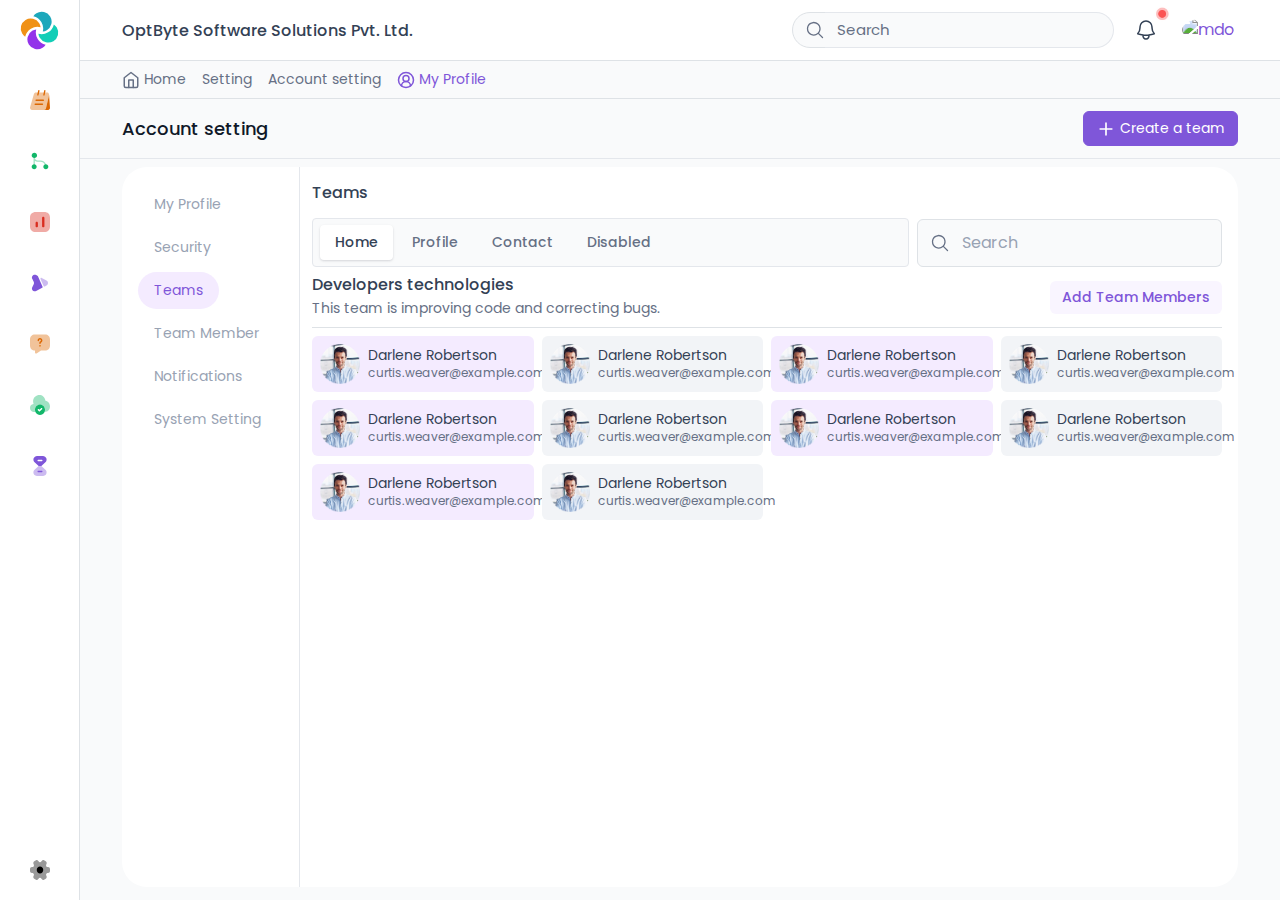
==== Account-setting.html @ c9256dc7 "Sdlc Html" ====
<!DOCTYPE html>
<html lang="en">
    <head>
        <meta charset="UTF-8" />
        <meta http-equiv="X-UA-Compatible" content="IE=edge" />
        <meta name="viewport" content="width=device-width, initial-scale=1.0" />
        <title>Document</title>
        <link rel="stylesheet" href="./assets/css/bootstrap.min.css" />
        <link rel="stylesheet" href="https://cdn-uicons.flaticon.com/uicons-bold-rounded/css/uicons-bold-rounded.css" />
        <link rel="stylesheet" href="https://cdn-uicons.flaticon.com/uicons-solid-rounded/css/uicons-solid-rounded.css" />
        <link rel="stylesheet" href="https://cdn-uicons.flaticon.com/uicons-regular-straight/css/uicons-regular-straight.css" />
        <link rel="stylesheet" href="https://cdn-uicons.flaticon.com/uicons-regular-rounded/css/uicons-regular-rounded.css" />
        <link rel="stylesheet" href="https://cdnjs.cloudflare.com/ajax/libs/OwlCarousel2/2.3.4/assets/owl.carousel.min.css" />
        <link rel="stylesheet" href="https://cdnjs.cloudflare.com/ajax/libs/OwlCarousel2/2.3.4/assets/owl.carousel.css" />
        <link rel="stylesheet" href="./assets/css/styles.css" />
    </head>

    <body>
        <div class="wrapper">
            <div id="sidenav-manu">
                <div class="offcanvas offcanvas-start overflow-hidden" data-bs-scroll="true" data-bs-backdrop="false" tabindex="-1" id="offcanvasScrolling" aria-labelledby="offcanvasScrollingLabel">
                    <div class="offcanvas-header pb-0">
                        <h5 class="offcanvas-title font-18 font-weight-500 border-bottom pb-2" id="offcanvasScrollingLabel">Configuration</h5>
                    </div>
                    <div class="offcanvas-body overflow-auto px-0">
                        <div class="list-group rounded-0 border-0">
                            <button type="button" class="list-group-item-title list-group-item-action border-0 text-uppercase font-weight-500" aria-current="true">
                                ADministration panel
                            </button>
                            <button type="button" class="list-group-item d-flex align-items-center list-group-item-action border-0">
                                <svg
                                    xmlns="http://www.w3.org/2000/svg"
                                    class="me-1"
                                    width="18"
                                    height="18"
                                    viewBox="0 0 24 24"
                                    fill="none"
                                    stroke="currentColor"
                                    stroke-width="2"
                                    stroke-linecap="round"
                                    stroke-linejoin="round"
                                    class="lucide lucide-users-2"
                                >
                                    <path d="M14 19a6 6 0 0 0-12 0" />
                                    <circle cx="8" cy="9" r="4" />
                                    <path d="M22 19a6 6 0 0 0-6-6 4 4 0 1 0 0-8" />
                                </svg>
                                Teams
                            </button>
                        </div>
                        <div class="list-group rounded-0 border-0">
                            <button type="button" class="list-group-item d-flex align-items-center-title list-group-item-action border-0 text-uppercase font-weight-500" aria-current="true">
                                USERS & PErmissions plugin
                            </button>
                            <button type="button" class="list-group-item d-flex align-items-center list-group-item-action border-0 active">
                                <svg
                                    xmlns="http://www.w3.org/2000/svg"
                                    class="me-1"
                                    width="18"
                                    height="18"
                                    viewBox="0 0 24 24"
                                    fill="none"
                                    stroke="currentColor"
                                    stroke-width="2"
                                    stroke-linecap="round"
                                    stroke-linejoin="round"
                                    class="lucide lucide-user-cog-2"
                                >
                                    <path d="M14 19a6 6 0 0 0-12 0" />
                                    <circle cx="8" cy="9" r="4" />
                                    <circle cx="19" cy="11" r="2" />
                                    <path d="M19 8v1" />
                                    <path d="M19 13v1" />
                                    <path d="m21.6 9.5-.87.5" />
                                    <path d="m17.27 12-.87.5" />
                                    <path d="m21.6 12.5-.87-.5" />
                                    <path d="m17.27 10-.87-.5" />
                                </svg>
                                Profile setting
                            </button>
                            <button type="button" class="list-group-item d-flex align-items-center list-group-item-action border-0">
                                <svg
                                    xmlns="http://www.w3.org/2000/svg"
                                    class="me-1"
                                    width="18"
                                    height="18"
                                    viewBox="0 0 24 24"
                                    fill="none"
                                    stroke="currentColor"
                                    stroke-width="2"
                                    stroke-linecap="round"
                                    stroke-linejoin="round"
                                    class="lucide lucide-settings-2"
                                >
                                    <path d="M20 7h-9" />
                                    <path d="M14 17H5" />
                                    <circle cx="17" cy="17" r="3" />
                                    <circle cx="7" cy="7" r="3" />
                                </svg>
                                Advanced settings
                            </button>
                            <button type="button" class="list-group-item d-flex align-items-center list-group-item-action border-0">
                                <svg
                                    xmlns="http://www.w3.org/2000/svg"
                                    class="me-1"
                                    width="18"
                                    height="18"
                                    viewBox="0 0 24 24"
                                    fill="none"
                                    stroke="currentColor"
                                    stroke-width="2"
                                    stroke-linecap="round"
                                    stroke-linejoin="round"
                                    class="lucide lucide-building"
                                >
                                    <rect width="16" height="20" x="4" y="2" rx="2" ry="2" />
                                    <path d="M9 22v-4h6v4" />
                                    <path d="M8 6h.01" />
                                    <path d="M16 6h.01" />
                                    <path d="M12 6h.01" />
                                    <path d="M12 10h.01" />
                                    <path d="M12 14h.01" />
                                    <path d="M16 10h.01" />
                                    <path d="M16 14h.01" />
                                    <path d="M8 10h.01" />
                                    <path d="M8 14h.01" />
                                </svg>
                                Company Profile
                            </button>
                        </div>
                    </div>
                </div>
            </div>

            <div id="main-sidebar" class="bg-white overflow-hidden">
                <div class="h-100 w-100 d-flex flex-column border-end bo-color-1 align-items-center overflow-auto">
                    <div class="logo d-flex pt-2">
                        <a href="">
                            <img src="./assets/img/app-logo.svg" class="height-45 width-45" alt="" />
                        </a>
                    </div>
                    <div class="d-flex flex-column flex-grow-1 pt-3">
                        <div
                            class="btn-manu-requirement d-flex align-items-center justify-content-center rounded bg-bg-light-blue height-45 width-45 btn btn-text my-2"
                            data-bs-toggle="tooltip"
                            data-bs-placement="top"
                            data-bs-custom-class="custom-tooltip"
                            data-bs-title="Requirement"
                        >
                            <img src="./assets/img/requirement.svg" alt="" />
                        </div>
                        <div
                            class="btn-manu-architecture d-flex align-items-center justify-content-center rounded bg-bg-light-blue height-45 width-45 btn btn-text my-2"
                            data-bs-toggle="tooltip"
                            data-bs-placement="top"
                            data-bs-custom-class="custom-tooltip"
                            data-bs-title="Architecture and Prototype"
                        >
                            <img src="./assets/img/architecture.svg" alt="" />
                        </div>
                        <div
                            class="btn-manu-development d-flex align-items-center justify-content-center rounded bg-bg-light-blue height-45 width-45 btn btn-text my-2"
                            data-bs-toggle="tooltip"
                            data-bs-placement="top"
                            data-bs-custom-class="custom-tooltip"
                            data-bs-title="Development"
                        >
                            <img src="./assets/img/Development.svg" alt="" />
                        </div>
                        <div
                            class="btn-manu-Approval d-flex align-items-center justify-content-center rounded bg-bg-light-blue height-45 width-45 btn btn-text my-2"
                            data-bs-toggle="tooltip"
                            data-bs-placement="top"
                            data-bs-custom-class="custom-tooltip"
                            data-bs-title="Approval"
                        >
                            <img src="./assets/img/Approval.svg" alt="" />
                        </div>
                        <div
                            class="btn-manu-QA d-flex align-items-center justify-content-center rounded bg-bg-light-blue height-45 width-45 btn btn-text my-2"
                            data-bs-toggle="tooltip"
                            data-bs-placement="top"
                            data-bs-custom-class="custom-tooltip"
                            data-bs-title="QA Tracker"
                        >
                            <img src="./assets/img/QA.svg" alt="" />
                        </div>
                        <div
                            class="btn-manu-Deployment d-flex align-items-center justify-content-center rounded bg-bg-light-blue height-45 width-45 btn btn-text my-2"
                            data-bs-toggle="tooltip"
                            data-bs-placement="top"
                            data-bs-custom-class="custom-tooltip"
                            data-bs-title="Deployment"
                        >
                            <img src="./assets/img/Deployment.svg" alt="" />
                        </div>
                        <div
                            class="btn-manu-timeseet d-flex align-items-center justify-content-center rounded bg-bg-light-blue height-45 width-45 btn btn-text my-2"
                            data-bs-toggle="tooltip"
                            data-bs-placement="top"
                            data-bs-custom-class="custom-tooltip"
                            data-bs-title="Timesheet"
                        >
                            <img src="./assets/img/timeseet.svg" alt="" />
                        </div>
                    </div>
                    <div>
                        <div
                            class="btn-manu-setting d-flex align-items-center justify-content-center rounded bg-bg-light-blue height-45 width-45 btn btn-text my-2"
                            data-bs-placement="top"
                            data-bs-custom-class="custom-tooltip"
                            data-bs-title="Configuration"
                            data-bs-toggle="offcanvas"
                            data-bs-target="#offcanvasScrolling"
                            aria-controls="offcanvasScrolling"
                        >
                            <img src="./assets/img/setting.svg" alt="" />
                        </div>
                    </div>
                </div>
            </div>
            <nav class="header border-bottom d-flex bg-white">
                <div class="container d-flex align-items-center justify-content-between">
                    <div class="d-flex align-items-center position-relative justify-content-between">
                        <div class="font-20 d-block d-lg-none text-primary menu-toggle btn btn-text">
                            <img src="./assets/img/hamburger.svg" alt="" />
                        </div>

                        <p class="mb-0 font-16 font-weight-500 text-title d-lg-block d-none">OptByte Software Solutions Pvt. Ltd.</p>
                    </div>

                    <div class="right-list d-flex align-items-center">
                        <div class="search px-2">
                            <div class="input-group">
                                <span class="input-group-text rounded-start-pill bg-gray-50 pe-0" id="basic-addon1"><img src="./assets/img/search.svg" height="20" alt="" /></span>
                                <input type="text" class="form-control rounded-end-pill bg-gray-50 border-start-0" placeholder="Search" aria-label="Username" aria-describedby="basic-addon1" />
                            </div>
                        </div>
                        <div class="Notification px-2">
                            <div class="btn-group">
                                <button type="button" class="btn rounded-circle position-relative p-1 btn-text dropdown-toggle border-0" data-bs-auto-close="outside" data-bs-toggle="dropdown" data-bs-display="static" aria-expanded="false">
                                    <img src="./assets/img/Notification.svg" alt="mdo" width="24" height="24" class="" />
                                    <span class="position-absolute top-0 start-100 translate-middle badge"> <img src="./assets/img/Notification-dot.gif" width="15" class="rounded-circle" height="15" alt="" /></span>
                                </button>
                                <div class="dropdown-menu dropdown-menu-star end-0 mt-2 py-0 start">
                                    <div class="card card-notification shadow-none border" style="width: 20rem;">
                                        <div class="card-header bg-white border-0">
                                            <div class="row justify-content-between align-items-center">
                                                <div class="col-auto">
                                                    <h6 class="card-header-title font-13 mb-0">Notifications</h6>
                                                </div>
                                                <div class="col-auto ps-0 ps-sm-3 font-13"><a class="card-link fw-normal text-decoration-none font-weight-500" href="#">Mark all as read</a></div>
                                            </div>
                                        </div>
                                        <div class="overflow-auto scoll" style="max-height: 20rem;">
                                            <div class="list-group rounded-0 border-end-0 border-start-0 border-top-0">
                                                <div class="list-group-title font-11 px-3 py-1 text-para font-weight-500 bg-gray-50">NEW</div>
                                                <a href="#" class="list-group-item read border-end-0 border-start-0 list-group-item-action d-flex gap-3 py-3" aria-current="true">
                                                    <img src="https://github.com/twbs.png" alt="twbs" width="32" height="32" class="rounded-circle flex-shrink-0" />
                                                    <div class="d-flex gap-2 w-100 justify-content-between">
                                                        <div>
                                                            <h6 class="mb-0 font-13">List group item heading</h6>
                                                            <p class="mb-0 opacity-75 font-13">Some placeholder content in a paragraph.</p>
                                                        </div>
                                                        <small class="opacity-50 font-11 text-nowrap">now</small>
                                                    </div>
                                                </a>
                                                <a href="#" class="list-group-item read list-group-item-action d-flex gap-3 py-3 border-end-0 border-start-0" aria-current="true">
                                                    <img src="https://github.com/twbs.png" alt="twbs" width="32" height="32" class="rounded-circle flex-shrink-0" />
                                                    <div class="d-flex gap-2 w-100 justify-content-between">
                                                        <div>
                                                            <h6 class="mb-0 font-13">Another title here</h6>
                                                            <p class="mb-0 opacity-75 font-13">Some placeholder content in a paragraph that goes a little longer so it wraps to a new line.</p>
                                                        </div>
                                                        <small class="opacity-50 font-11 text-nowrap">3d</small>
                                                    </div>
                                                </a>
                                            </div>
                                            <div class="list-group rounded-0 border-end-0 border-start-0 border-top-0">
                                                <div class="list-group-title font-11 px-3 py-1 text-para font-weight-500 bg-gray-50">NEW</div>
                                                <a href="#" class="list-group-item not-read border-end-0 border-start-0 list-group-item-action d-flex gap-3 py-3" aria-current="true">
                                                    <img src="https://github.com/twbs.png" alt="twbs" width="32" height="32" class="rounded-circle flex-shrink-0" />
                                                    <div class="d-flex gap-2 w-100 justify-content-between">
                                                        <div>
                                                            <h6 class="mb-0 font-13">List group item heading</h6>
                                                            <p class="mb-0 opacity-75 font-13">Some placeholder content in a paragraph.</p>
                                                        </div>
                                                        <small class="opacity-50 font-11 text-nowrap">now</small>
                                                    </div>
                                                </a>
                                                <a href="#" class="list-group-item not-read list-group-item-action d-flex gap-3 py-3 b border-end-0 border-start-0" aria-current="true">
                                                    <img src="https://github.com/twbs.png" alt="twbs" width="32" height="32" class="rounded-circle flex-shrink-0" />
                                                    <div class="d-flex gap-2 w-100 justify-content-between">
                                                        <div>
                                                            <h6 class="mb-0 font-13">Another title here</h6>
                                                            <p class="mb-0 opacity-75 font-13">Some placeholder content in a paragraph that goes a little longer so it wraps to a new line.</p>
                                                        </div>
                                                        <small class="opacity-50 font-11 text-nowrap">3d</small>
                                                    </div>
                                                </a>
                                            </div>
                                        </div>
                                        <div class="card-footer text-center border-top">
                                            <a class="font-13 font-weight-500 text-decoration-none d-block" href="../../app/social/notifications.html">Clear</a>
                                        </div>
                                    </div>
                                </div>
                            </div>
                        </div>

                        <div class="Profile ps-2 pe-0">
                            <div class="btn-group">
                                <button type="button" class="btn btn-text p-1 rounded-circle dropdown-toggle border-0" data-bs-auto-close="outside" data-bs-toggle="dropdown" data-bs-display="static" aria-expanded="false">
                                    <img src="https://github.com/mdo.png" alt="mdo" width="32" height="32" class="rounded-circle" />
                                </button>
                                <div class="dropdown-menu dropdown-menu-star end-0 mt-2 py-0 border start">
                                    <div class="card border-0 shadow-none" style="width: 16.125rem;">
                                        <div class="d-flex align-items-center p-2 border-bottom profile-avtar">
                                            <div class="position-relative me-3">
                                                <img src="./assets/img/1.jpg" width="40" height="40" class="rounded-circle" alt="" />
                                                <span class="position-absolute bottom-0 start-100 translate-middle p-1 bg-danger border border-light rounded-circle">
                                                    <span class="visually-hidden">New alerts</span>
                                                </span>
                                            </div>
                                            <div>
                                                <p class="mb-0 font-14 font-weight-500">Olivia Rhye</p>
                                                <p class="mb-0 font-14 font-weight-400">olivia@untitledui.com</p>
                                            </div>
                                        </div>
                                        <ul class="list-group list-group-flush">
                                            <li class="list-group-item font-14 dropdown-item border-0 text-gray-700"><img src="./assets/img/user-profile.svg" height="16" class="me-2" alt="" />View profile</li>
                                            <li class="list-group-item font-14 dropdown-item text-gray-700"><img src="./assets/img/settings.svg" height="16" class="me-2" alt="" />Settings</li>
                                            <li class="list-group-item font-14 dropdown-item border-0 text-gray-700"><img src="./assets/img/home-profile.svg" height="16" class="me-2" alt="" />Company profile</li>
                                            <li class="list-group-item font-14 dropdown-item text-gray-700"><img src="./assets/img/teams-profile.svg" height="16" class="me-2" alt="" />Team</li>
                                            <li class="list-group-item font-14 dropdown-item border-0 text-gray-700"><img src="./assets/img/log-out.svg" height="16" class="me-2" alt="" />Log out</li>
                                        </ul>
                                    </div>
                                </div>
                            </div>
                        </div>
                    </div>
                </div>
            </nav>
            <main class="main-content">
                <nav
                    class="breadcrumb-custom border-bottom py-2"
                    style="--bs-breadcrumb-divider: url(&#34;data:image/svg + xml, %3Csvgxmlns='http://www.w3.org/2000/svg'width='8'height='8'%3E%3Cpathd='M2.5 0L1 1.5 3.5 4 1 6.5 2.5 8l4-4-4-4z'fill='%236c757d'/%3E%3C/svg%3E&#34;);"
                    aria-label="breadcrumb"
                    class="py-2"
                >
                    <div class="container">
                        <ol class="breadcrumb mb-0">
                            <li class="breadcrumb-item">
                                <a href="#" class="font-14 text-decoration-none d-flex align-items-center">
                                    <svg
                                        xmlns="http://www.w3.org/2000/svg"
                                        width="18"
                                        height="18"
                                        viewBox="0 0 24 24"
                                        fill="none"
                                        stroke="currentColor"
                                        stroke-width="2"
                                        stroke-linecap="round"
                                        stroke-linejoin="round"
                                        class="lucide lucide-home me-1"
                                    >
                                        <path d="m3 9 9-7 9 7v11a2 2 0 0 1-2 2H5a2 2 0 0 1-2-2z" />
                                        <polyline points="9 22 9 12 15 12 15 22" />
                                    </svg>
                                    <span>Home</span>
                                </a>
                            </li>
                            <li class="breadcrumb-item" aria-current="page">Setting</li>
                            <li class="breadcrumb-item" aria-current="page">Account setting</li>

                            <li class="breadcrumb-item active">
                                <a href="#" class="font-14 text-decoration-none d-flex align-items-center">
                                    <svg
                                        xmlns="http://www.w3.org/2000/svg"
                                        width="18"
                                        height="18"
                                        viewBox="0 0 24 24"
                                        fill="none"
                                        stroke="currentColor"
                                        stroke-width="2"
                                        stroke-linecap="round"
                                        stroke-linejoin="round"
                                        class="lucide lucide-user-circle-2 me-1"
                                    >
                                        <path d="M18 20a6 6 0 0 0-12 0" />
                                        <circle cx="12" cy="10" r="4" />
                                        <circle cx="12" cy="12" r="10" />
                                    </svg>
                                    <span>My Profile</span>
                                </a>
                            </li>
                        </ol>
                    </div>
                </nav>
                <div class="height-60 d-flex align-items-center border-bottom border-gray">
                    <div class="container">
                        <div class="d-flex align-items-center justify-content-between">
                        <h3 class="font-18 font-weight-500 text-gray-900 mb-0">Account setting</h3><button class="btn btn-primary font-14"><img src="./assets/img/plus.svg" class="me-1" alt="">Create a team</button></div>
                    </div>
                </div>

                <div class="container">
                    <div class="account-setting bo-radius-25 card h-100 my-2">
                        <div class="row h-100">
                            <div class="col-12 col-lg-2 border-style">
                                <div class="tab-custom p-3 flex-nowrap overflow-x-auto nav flex-lg-column nav-pills me-md-3" id="v-pills-tab" role="tablist" aria-orientation="vertical">
                                    <button class="nav-link" id="v-pills-home-tab" data-bs-toggle="pill" data-bs-target="#v-pills-home" type="button" role="tab" aria-controls="v-pills-home" aria-selected="false">My Profile</button>
                                    <button class="nav-link" id="v-pills-profile-tab" data-bs-toggle="pill" data-bs-target="#v-pills-profile" type="button" role="tab" aria-controls="v-pills-profile" aria-selected="false">Security</button>
                                    <button class="nav-link active" id="v-pills-disabled-tab" data-bs-toggle="pill" data-bs-target="#v-pills-disabled" type="button" role="tab" aria-controls="v-pills-disabled" aria-selected="true">
                                        Teams
                                    </button>
                                    <button class="nav-link" id="v-pills-messages-tab" data-bs-toggle="pill" data-bs-target="#v-pills-messages" type="button" role="tab" aria-controls="v-pills-messages" aria-selected="false">
                                        Team Member
                                    </button>
                                    <button class="nav-link" id="v-pills-settings-tab" data-bs-toggle="pill" data-bs-target="#v-pills-settings" type="button" role="tab" aria-controls="v-pills-settings" aria-selected="false">
                                        Notifications
                                    </button>
                                    <button class="nav-link" id="v-pills-settings-tab" data-bs-toggle="pill" data-bs-target="#v-pills-settings" type="button" role="tab" aria-controls="v-pills-settings" aria-selected="false">
                                        System Setting
                                    </button>
                                </div>
                            </div>
                            <div class="col-12 col-lg-10">
                                <div class="tab-content py-3 px-3 ps-md-3 ps-lg-0 pe-md-3" id="v-pills-tabContent">
                                    <div class="tab-pane fade" id="v-pills-home" role="tabpanel" aria-labelledby="v-pills-home-tab" tabindex="0">
                                        <div class="mb-3">
                                            <h4 class="font-16 text-title font-weight-500">My Profile</h4>
                                        </div>
                                        <div class="user-profile">
                                            <div class="card p-3 mb-3 bo-radius-10 border-gray">
                                                <div class="d-md-flex align-items-center justify-content-between">
                                                    <div class="d-flex align-items-center">
                                                        <div class="position-relative">
                                                            <img src="./assets/img/sdlc.png" class="rounded-circle width-100 height-100" alt="" />
                                                            <span class="position-absolute translate-middle p-1 bg-white border border-light rounded-circle" style="bottom: -15px; right: -15px;">
                                                                <img src="./assets/img/active.svg" height="24" alt="" />
                                                            </span>
                                                        </div>
                                                        <div class="mx-3">
                                                            <h5 class="card-title text-title my-1 font-16">Ronald Richards</h5>
                                                            <p class="card-text text-para my-1 font-14">Team Manager</p>
                                                            <p class="font-14 text-para my-1">United States</p>
                                                        </div>
                                                    </div>
                                                    <div class="Profile-completed-bar d-flex align-items-center justify-content-end">
                                                        <div class="progress d-none d-lg-block" data-percentage="50">
                                                            <span class="progress-left">
                                                                <span class="progress-bar"></span>
                                                            </span>
                                                            <span class="progress-right">
                                                                <span class="progress-bar"></span>
                                                            </span>
                                                            <div class="progress-value">
                                                                <div>20%<br /></div>
                                                            </div>
                                                        </div>

                                                        <button class="btn btn-secondary rounded-pill ms-3">
                                                            Edit
                                                            <svg
                                                                xmlns="http://www.w3.org/2000/svg"
                                                                class="ms-1"
                                                                width="16"
                                                                height="16"
                                                                viewBox="0 0 24 24"
                                                                fill="none"
                                                                stroke="currentColor"
                                                                stroke-width="2"
                                                                stroke-linecap="round"
                                                                stroke-linejoin="round"
                                                                class="lucide lucide-edit-3"
                                                            >
                                                                <path d="M12 20h9" />
                                                                <path d="M16.5 3.5a2.121 2.121 0 0 1 3 3L7 19l-4 1 1-4L16.5 3.5z" />
                                                            </svg>
                                                        </button>
                                                    </div>
                                                </div>
                                            </div>
                                            <div>
                                                <div class="card p-3 mb-3 bo-radius-10 border-gray">
                                                    <div><p class="font-16 font-weight-600 text-title">Personal Information</p></div>

                                                    <div class="row">
                                                        <div class="col-12 col-md-12 col-lg-4 col-xl-4 mb-3">
                                                            <div class="visibility-input">
                                                                <label for="exampleFormControlInput1" class="form-label">First Name</label>
                                                                <input type="email" class="form-control not-visibility" value="Ronald" id="exampleFormControlInput1" placeholder="name@example.com" />
                                                            </div>
                                                        </div>
                                                        <div class="col-12 col-md-12 col-lg-4 col-xl-4 mb-3">
                                                            <div class="visibility-input">
                                                                <label for="exampleFormControlInput1" class="form-label">Last Name</label>
                                                                <input type="email" class="form-control not-visibility" value="Richards" id="exampleFormControlInput1" placeholder="name@example.com" />
                                                            </div>
                                                        </div>
                                                        <div class="col-12 col-md-12 col-lg-4 col-xl-4 mb-3">
                                                            <div class="visibility-input">
                                                                <label for="exampleFormControlInput1" class="form-label">Email address</label>
                                                                <input type="email" class="form-control not-visibility" value="rafigurrahman51@gmail.com" id="exampleFormControlInput1" placeholder="name@example.com" />
                                                            </div>
                                                        </div>
                                                        <div class="col-12 col-md-12 col-lg-4 col-xl-4 mb-3">
                                                            <div class="visibility-input">
                                                                <label for="exampleFormControlInput1" class="form-label">Phone</label>
                                                                <input type="email" class="form-control not-visibility" value="+91 2581816812" id="exampleFormControlInput1" placeholder="name@example.com" />
                                                            </div>
                                                        </div>
                                                        <div class="col-12 col-md-12 col-lg-4 col-xl-4 mb-3">
                                                            <div class="visibility-input">
                                                                <label for="exampleFormControlInput1" class="form-label">Bio</label>
                                                                <input type="email" class="form-control not-visibility" value="Team Manager" id="exampleFormControlInput1" placeholder="name@example.com" />
                                                            </div>
                                                        </div>
                                                        <div class="col-12 col-md-12 col-lg-4 col-xl-4 mb-3">
                                                            <div class="visibility-input">
                                                                <label for="exampleFormControlInput1" class="form-label">Gender</label>
                                                                <input type="email" class="form-control not-visibility" value="Male" id="exampleFormControlInput1" placeholder="name@example.com" />
                                                            </div>
                                                        </div>
                                                        <div class="col-12 col-md-12 col-lg-4 col-xl-4 mb-3">
                                                            <div class="visibility-input">
                                                                <label for="exampleFormControlInput1" class="form-label">Birth date </label>
                                                                <input type="email" class="form-control not-visibility" value="21/09/1998" id="exampleFormControlInput1" placeholder="name@example.com" />
                                                            </div>
                                                        </div>
                                                    </div>
                                                </div>

                                                <div class="card p-3 mb-3 bo-radius-10 border-gray">
                                                    <div><p class="font-16 font-weight-600 text-title">Address</p></div>

                                                    <div class="row">
                                                        <div class="col-12 col-md-12 col-lg-4 col-xl-4 mb-3">
                                                            <div class="visibility-input">
                                                                <label for="exampleFormControlInput1" class="form-label">Country</label>
                                                                <input type="email" class="form-control not-visibility" value="USA" id="exampleFormControlInput1" placeholder="name@example.com" />
                                                            </div>
                                                        </div>
                                                        <div class="col-12 col-md-12 col-lg-4 col-xl-4 mb-3">
                                                            <div class="visibility-input">
                                                                <label for="exampleFormControlInput1" class="form-label">State</label>
                                                                <input type="email" class="form-control not-visibility" value="Warren G. Harding" id="exampleFormControlInput1" placeholder="name@example.com" />
                                                            </div>
                                                        </div>
                                                        <div class="col-12 col-md-12 col-lg-4 col-xl-4 mb-3">
                                                            <div class="visibility-input">
                                                                <label for="exampleFormControlInput1" class="form-label">City</label>
                                                                <input type="email" class="form-control not-visibility" value="Austin" id="exampleFormControlInput1" placeholder="name@example.com" />
                                                            </div>
                                                        </div>
                                                        <div class="col-12 col-md-12 col-lg-4 col-xl-4 mb-3">
                                                            <div class="visibility-input">
                                                                <label for="exampleFormControlInput1" class="form-label">Address</label>
                                                                <textarea type="email" class="form-control not-visibility" value="" id="exampleFormControlInput1" placeholder="name@example.com">
Office No 1060, Marvel Fuego, Magarpatta Police Station Rd, opposite SEASONS MALL, Hadapsar, Pune, Maharashtra 411028
                                                                </textarea>
                                                            </div>
                                                        </div>
                                                        <div class="col-12 col-md-12 col-lg-4 col-xl-4 mb-3">
                                                            <div class="visibility-input">
                                                                <label for="exampleFormControlInput1" class="form-label">Zip code</label>
                                                                <input type="email" class="form-control not-visibility" value="411028" id="exampleFormControlInput1" placeholder="Enter zip code" />
                                                            </div>
                                                        </div>
                                                    </div>
                                                </div>
                                            </div>
                                        </div>
                                    </div>
                                    <div class="tab-pane fade" id="v-pills-profile" role="tabpanel" aria-labelledby="v-pills-profile-tab" tabindex="0">
                                        <div class="mb-5">
                                            <h4 class="font-16 text-title font-weight-500">Security</h4>
                                        </div>
                                        <div class="d-flex align-items-center justify-content-between flex-wrap border-bottom border-gray mb-4">
                                            <div>
                                                <h4 class="font-16 font-weight-500 text-title">Email address</h4>
                                                <p class="font-14 font-weight-400 text-para">The email address associated with your account.</p>
                                            </div>
                                            <div>
                                                <h4 class="font-16 font-weight-500 text-title">alex.assenmacher@gmail.com</h4>
                                                <p class="text-logo"><img src="./assets/img/verified-user.svg" alt="" /> Verified</p>
                                            </div>
                                        </div>
                                        <div class="d-flex align-items-center justify-content-between flex-wrap">
                                            <div>
                                                <h4 class="font-16 font-weight-500 text-title">Password</h4>
                                                <p class="font-14 font-weight-400 text-para">Set a unique password to protect your account.</p>
                                            </div>
                                            <div><button class="btn btn-secondary font-16 font-weight-500 rounded-pill text-para">Change Password</button></div>
                                        </div>
                                    </div>
                                    <div class="tab-pane fade show active" id="v-pills-disabled" role="tabpanel" aria-labelledby="v-pills-disabled-tab" tabindex="0">
                                        <div class="mb-3">
                                            <h4 class="font-16 text-title font-weight-500">Teams</h4>
                                        </div>
                                        <div class="setting-teams">
                                        <div class="d-flex align-items-center">                                        
                                            <ul class="team-tabs nav nav-pills w-80" id="pills-tab" role="tablist">
                                            <li class="nav-item" role="presentation">
                                              <button class="nav-link active" id="pills-home-tab" data-bs-toggle="pill" data-bs-target="#pills-home" type="button" role="tab" aria-controls="pills-home" aria-selected="true">Home</button>
                                            </li>
                                            <li class="nav-item" role="presentation">
                                              <button class="nav-link" id="pills-profile-tab" data-bs-toggle="pill" data-bs-target="#pills-profile" type="button" role="tab" aria-controls="pills-profile" aria-selected="false">Profile</button>
                                            </li>
                                            <li class="nav-item" role="presentation">
                                              <button class="nav-link" id="pills-contact-tab" data-bs-toggle="pill" data-bs-target="#pills-contact" type="button" role="tab" aria-controls="pills-contact" aria-selected="false">Contact</button>
                                            </li>
                                            <li class="nav-item" role="presentation">
                                              <button class="nav-link" id="pills-disabled-tab" data-bs-toggle="pill" data-bs-target="#pills-disabled" type="button" role="tab" aria-controls="pills-disabled" aria-selected="false" disabled>Disabled</button>
                                            </li>
                                          </ul>
                                          <div class="search ps-2 pe-0">
                                            <div class="input-group">
                                                <span class="input-group-text rounded-start bg-gray-50 pe-0" id="basic-addon1"><img src="./assets/img/search.svg" height="20" alt="" /></span>
                                                <input type="text" class="form-control height-48 rounded-end bg-gray-50 border-start-0" placeholder="Search" aria-label="Username" aria-describedby="basic-addon1" />
                                            </div>
                                        </div>
                                          
                                          
                                        </div>

                                          <div class="tab-content" id="pills-tabContent">
                                            <div class="tab-pane fade show active" id="pills-home" role="tabpanel" aria-labelledby="pills-home-tab" tabindex="0">
                                               <div class="d-flex align-items-center justify-content-between py-2 border-bottom mb-2">

                                                   <div>
                                                       <h4 class="font-16 mb-1 font-weight-500 text-title">Developers technologies</h4>
                                                       <p class="font-weight-400 mb-0 font-14 text-para">This team is improving code and correcting bugs.</p>
                                                    </div>
                                                    <button class="btn btn-primary-light font-14 font-weight-500">Add Team Members</button>
                                                </div>
                                                <div>
                                                    <div class="row gx-2 gy-2 card-list">
                                                        <div class="col-3 list-grid">
                                                            <div class="d-flex list align-items-center p-2  rounded">
                                                                <img src="./assets/img/sdlc.png" alt="" class="width-40 height-40">
                                                                <div class="ms-2">
                                                                    <h4 class="mb-0 font-14 font-weight-400 text-title">Darlene Robertson</h4>
                                                                    <p class="font-12 mb-0 font-weight-400 text-para">curtis.weaver@example.com</p>
                                                                </div>
                                                            </div>

                                                        </div>
                                                        <div class="col-3 list-grid">
                                                            <div class="d-flex list align-items-center p-2  rounded">
                                                                <img src="./assets/img/sdlc.png" alt="" class="width-40 height-40">
                                                                <div class="ms-2">
                                                                    <h4 class="mb-0 font-14 font-weight-400 text-title">Darlene Robertson</h4>
                                                                    <p class="font-12 mb-0 font-weight-400 text-para">curtis.weaver@example.com</p>
                                                                </div>
                                                            </div>

                                                        </div>
                                                        <div class="col-3 list-grid">
                                                            <div class="d-flex list align-items-center p-2  rounded">
                                                                <img src="./assets/img/sdlc.png" alt="" class="width-40 height-40">
                                                                <div class="ms-2">
                                                                    <h4 class="mb-0 font-14 font-weight-400 text-title">Darlene Robertson</h4>
                                                                    <p class="font-12 mb-0 font-weight-400 text-para">curtis.weaver@example.com</p>
                                                                </div>
                                                            </div>

                                                        </div>
                                                        <div class="col-3 list-grid">
                                                            <div class="d-flex list align-items-center p-2  rounded">
                                                                <img src="./assets/img/sdlc.png" alt="" class="width-40 height-40">
                                                                <div class="ms-2">
                                                                    <h4 class="mb-0 font-14 font-weight-400 text-title">Darlene Robertson</h4>
                                                                    <p class="font-12 mb-0 font-weight-400 text-para">curtis.weaver@example.com</p>
                                                                </div>
                                                            </div>

                                                        </div>
                                                        <div class="col-3 list-grid">
                                                            <div class="d-flex list align-items-center p-2  rounded">
                                                                <img src="./assets/img/sdlc.png" alt="" class="width-40 height-40">
                                                                <div class="ms-2">
                                                                    <h4 class="mb-0 font-14 font-weight-400 text-title">Darlene Robertson</h4>
                                                                    <p class="font-12 mb-0 font-weight-400 text-para">curtis.weaver@example.com</p>
                                                                </div>
                                                            </div>

                                                        </div>
                                                        <div class="col-3 list-grid">
                                                            <div class="d-flex list align-items-center p-2  rounded">
                                                                <img src="./assets/img/sdlc.png" alt="" class="width-40 height-40">
                                                                <div class="ms-2">
                                                                    <h4 class="mb-0 font-14 font-weight-400 text-title">Darlene Robertson</h4>
                                                                    <p class="font-12 mb-0 font-weight-400 text-para">curtis.weaver@example.com</p>
                                                                </div>
                                                            </div>

                                                        </div>
                                                        <div class="col-3 list-grid">
                                                            <div class="d-flex list align-items-center p-2  rounded">
                                                                <img src="./assets/img/sdlc.png" alt="" class="width-40 height-40">
                                                                <div class="ms-2">
                                                                    <h4 class="mb-0 font-14 font-weight-400 text-title">Darlene Robertson</h4>
                                                                    <p class="font-12 mb-0 font-weight-400 text-para">curtis.weaver@example.com</p>
                                                                </div>
                                                            </div>

                                                        </div>
                                                        <div class="col-3 list-grid">
                                                            <div class="d-flex list align-items-center p-2  rounded">
                                                                <img src="./assets/img/sdlc.png" alt="" class="width-40 height-40">
                                                                <div class="ms-2">
                                                                    <h4 class="mb-0 font-14 font-weight-400 text-title">Darlene Robertson</h4>
                                                                    <p class="font-12 mb-0 font-weight-400 text-para">curtis.weaver@example.com</p>
                                                                </div>
                                                            </div>

                                                        </div>
                                                        <div class="col-3 list-grid">
                                                            <div class="d-flex list align-items-center p-2  rounded">
                                                                <img src="./assets/img/sdlc.png" alt="" class="width-40 height-40">
                                                                <div class="ms-2">
                                                                    <h4 class="mb-0 font-14 font-weight-400 text-title">Darlene Robertson</h4>
                                                                    <p class="font-12 mb-0 font-weight-400 text-para">curtis.weaver@example.com</p>
                                                                </div>
                                                            </div>

                                                        </div>
                                                         <div class="col-3 list-grid">
                                                            <div class="d-flex list align-items-center p-2  rounded">
                                                                <img src="./assets/img/sdlc.png" alt="" class="width-40 height-40">
                                                                <div class="ms-2">
                                                                    <h4 class="mb-0 font-14 font-weight-400 text-title">Darlene Robertson</h4>
                                                                    <p class="font-12 mb-0 font-weight-400 text-para">curtis.weaver@example.com</p>
                                                                </div>
                                                            </div>

                                                        </div>
                                                       
                                                     

                                                    </div>
                                                </div>

                                            </div>
                                            <div class="tab-pane fade" id="pills-profile" role="tabpanel" aria-labelledby="pills-profile-tab" tabindex="0">...</div>
                                            <div class="tab-pane fade" id="pills-contact" role="tabpanel" aria-labelledby="pills-contact-tab" tabindex="0">...</div>
                                            <div class="tab-pane fade" id="pills-disabled" role="tabpanel" aria-labelledby="pills-disabled-tab" tabindex="0">...</div>
                                          </div>
                                    </div>
                                </div>
                                    <div class="tab-pane fade" id="v-pills-messages" role="tabpanel" aria-labelledby="v-pills-messages-tab" tabindex="0">4</div>
                                    <div class="tab-pane fade" id="v-pills-settings" role="tabpanel" aria-labelledby="v-pills-settings-tab" tabindex="0">5</div>
                                </div>
                            </div>
                        </div>
                    </div>
                </div>
            </main>
        </div>

        <script src="./assets/js/bootstrap.bundle.min.js"></script>
        <script src="https://cdnjs.cloudflare.com/ajax/libs/jquery/3.7.0/jquery.min.js"></script>
        <script>
            $(".menu-toggle").click(function (e) {
                e.preventDefault();
                $(".wrapper").toggleClass("toggled");
            });
            $(function () {
                $('[data-bs-toggle="tooltip"]').tooltip();
            });
        </script>
    </body>
</html>
---- assets/css/styles.css ----
@import url("https://fonts.googleapis.com/css2?family=Poppins:ital,wght@0,100;0,200;0,300;0,400;0,500;0,600;0,700;0,800;0,900;1,100;1,200;1,300;1,400;1,500;1,600;1,700;1,800;1,900&display=swap");
@import url("https://cdn-uicons.flaticon.com/uicons-brands/css/uicons-brands.css");
@import url("https://fonts.googleapis.com/css2?family=Inter:wght@100;200;300;400;500;600;700;800;900&display=swap");
:root {
  --default: #7f56d9;
  --logo: #14ccb4;
  --primary-900: #42307d;
  --primary-800: #53389e;
  --primary-700: #6941c6;
  --primary-600: #7f56d9;
  --primary-500: #9e77ed;
  --primary-400: #b692f6;
  --primary-300: #d6bbfb;
  --primary-200: #e9d7fe;
  --primary-100: #f4ebff;
  --primary-50: #f9f5ff;
  --primary-25: #fcfaff;
  --gray-900: #101828;
  --gray-800: #1d2939;
  --gray-700: #344054;
  --gray-600: #475467;
  --gray-500: #667085;
  --gray-400: #98a2b3;
  --gray-300: #d0d5dd;
  --gray-200: #e4e7ec;
  --gray-100: #f2f4f7;
  --gray-50 : #f9fafb;
  --gray-25: #fcfcfd;
  --error-900: #7a271a;
  --error-800: #912018;
  --error-700: #b42318;
  --error-600: #d92d20;
  --error-500: #f04438;
  --error-400: #f97066;
  --error-300: #fda29b;
  --error-200: #fecdca;
  --error-100: #fee4e2;
  --error-50: #fef3f2;
  --warning-900: #7a2e0e;
  --warning-800: #93370d;
  --warning-700: #b54708;
  --warning-600: #dc6803;
  --warning-500: #f79009;
  --warning-400: #fdb022;
  --warning-300: #fec84b;
  --warning-200: #fedf89;
  --warning-100: #fef0c7;
  --warning-50: #fffaeb;
  --success-900: #054f31;
  --success-800: #05603a;
  --success-700: #027a48;
  --success-600: #039855;
  --success-500: #12b76a;
  --success-400: #32d583;
  --success-300: #6ce9a6;
  --success-200: #a6f4c5;
  --success-100: #d1fadf;
  --success-50: #ecfdf3;
  --title: #334155;
  --para: #667085;
  --light: #d0d5dd;
  --body-white: #ffffff;
  --body-dark: #1f1f29;
  --body-transparent: #ffffff;
  --link: #1e4ae9;
  --white: #ffffff;
  --dark: #1f1f29;
  --gray-light: #f3f9fa;
  --sky-light: #f7fbff;
  --font-size: 98%;
}
@media only screen and (max-width: 600px) {
  :root {
    --font-size: 90%;
  }
}

.text-default {
  color: #7f56d9;
}

.text-logo {
  color: #14ccb4;
}

.text-primary-900 {
  color: #42307d;
}

.text-primary-800 {
  color: #53389e;
}

.text-primary-700 {
  color: #6941c6;
}

.text-primary-600 {
  color: #7f56d9;
}

.text-primary-500 {
  color: #9e77ed;
}

.text-primary-400 {
  color: #b692f6;
}

.text-primary-300 {
  color: #d6bbfb;
}

.text-primary-200 {
  color: #e9d7fe;
}

.text-primary-100 {
  color: #f4ebff;
}

.text-primary-50 {
  color: #f9f5ff;
}

.text-primary-25 {
  color: #fcfaff;
}

.text-gray-900 {
  color: #101828;
}

.text-gray-800 {
  color: #1d2939;
}

.text-gray-700 {
  color: #344054;
}

.text-gray-600 {
  color: #475467;
}

.text-gray-500 {
  color: #667085;
}

.text-gray-400 {
  color: #98a2b3;
}

.text-gray-300 {
  color: #d0d5dd;
}

.text-gray-200 {
  color: #e4e7ec;
}

.text-gray-100 {
  color: #f2f4f7;
}

.text-gray-50 {
  color: #f9fafb;
}

.text-gray-25 {
  color: #fcfcfd;
}

.text-error-900 {
  color: #7a271a;
}

.text-error-800 {
  color: #912018;
}

.text-error-700 {
  color: #b42318;
}

.text-error-600 {
  color: #d92d20;
}

.text-error-500 {
  color: #f04438;
}

.text-error-400 {
  color: #f97066;
}

.text-error-300 {
  color: #fda29b;
}

.text-error-200 {
  color: #fecdca;
}

.text-error-100 {
  color: #fee4e2;
}

.text-error-50 {
  color: #fef3f2;
}

.text-warning-900 {
  color: #7a2e0e;
}

.text-warning-800 {
  color: #93370d;
}

.text-warning-700 {
  color: #b54708;
}

.text-warning-600 {
  color: #dc6803;
}

.text-warning-500 {
  color: #f79009;
}

.text-warning-400 {
  color: #fdb022;
}

.text-warning-300 {
  color: #fec84b;
}

.text-warning-200 {
  color: #fedf89;
}

.text-warning-100 {
  color: #fef0c7;
}

.text-warning-50 {
  color: #fffaeb;
}

.text-success-900 {
  color: #054f31;
}

.text-success-800 {
  color: #05603a;
}

.text-success-700 {
  color: #027a48;
}

.text-success-600 {
  color: #039855;
}

.text-success-500 {
  color: #12b76a;
}

.text-success-400 {
  color: #32d583;
}

.text-success-300 {
  color: #6ce9a6;
}

.text-success-200 {
  color: #a6f4c5;
}

.text-success-100 {
  color: #d1fadf;
}

.text-success-50 {
  color: #ecfdf3;
}

.text-title {
  color: #334155;
}

.text-para {
  color: #667085;
}

.text-light {
  color: #d0d5dd;
}

.text-body-white {
  color: #ffffff;
}

.text-body-dark {
  color: #1f1f29;
}

.text-body-transparent {
  color: #ffffff;
}

.text-link {
  color: #1e4ae9;
}

.text-white {
  color: #ffffff;
}

.text-dark {
  color: #1f1f29;
}

.text-gray-light {
  color: #f3f9fa;
}

.text-sky-light {
  color: #f7fbff;
}

.bg-default {
  background: #7f56d9;
}

.bg-logo {
  background: #14ccb4;
}

.bg-primary-900 {
  background: #42307d;
}

.bg-primary-800 {
  background: #53389e;
}

.bg-primary-700 {
  background: #6941c6;
}

.bg-primary-600 {
  background: #7f56d9;
}

.bg-primary-500 {
  background: #9e77ed;
}

.bg-primary-400 {
  background: #b692f6;
}

.bg-primary-300 {
  background: #d6bbfb;
}

.bg-primary-200 {
  background: #e9d7fe;
}

.bg-primary-100 {
  background: #f4ebff;
}

.bg-primary-50 {
  background: #f9f5ff;
}

.bg-primary-25 {
  background: #fcfaff;
}

.bg-gray-900 {
  background: #101828;
}

.bg-gray-800 {
  background: #1d2939;
}

.bg-gray-700 {
  background: #344054;
}

.bg-gray-600 {
  background: #475467;
}

.bg-gray-500 {
  background: #667085;
}

.bg-gray-400 {
  background: #98a2b3;
}

.bg-gray-300 {
  background: #d0d5dd;
}

.bg-gray-200 {
  background: #e4e7ec;
}

.bg-gray-100 {
  background: #f2f4f7;
}

.bg-gray-50 {
  background: #f9fafb;
}

.bg-gray-25 {
  background: #fcfcfd;
}

.bg-error-900 {
  background: #7a271a;
}

.bg-error-800 {
  background: #912018;
}

.bg-error-700 {
  background: #b42318;
}

.bg-error-600 {
  background: #d92d20;
}

.bg-error-500 {
  background: #f04438;
}

.bg-error-400 {
  background: #f97066;
}

.bg-error-300 {
  background: #fda29b;
}

.bg-error-200 {
  background: #fecdca;
}

.bg-error-100 {
  background: #fee4e2;
}

.bg-error-50 {
  background: #fef3f2;
}

.bg-warning-900 {
  background: #7a2e0e;
}

.bg-warning-800 {
  background: #93370d;
}

.bg-warning-700 {
  background: #b54708;
}

.bg-warning-600 {
  background: #dc6803;
}

.bg-warning-500 {
  background: #f79009;
}

.bg-warning-400 {
  background: #fdb022;
}

.bg-warning-300 {
  background: #fec84b;
}

.bg-warning-200 {
  background: #fedf89;
}

.bg-warning-100 {
  background: #fef0c7;
}

.bg-warning-50 {
  background: #fffaeb;
}

.bg-success-900 {
  background: #054f31;
}

.bg-success-800 {
  background: #05603a;
}

.bg-success-700 {
  background: #027a48;
}

.bg-success-600 {
  background: #039855;
}

.bg-success-500 {
  background: #12b76a;
}

.bg-success-400 {
  background: #32d583;
}

.bg-success-300 {
  background: #6ce9a6;
}

.bg-success-200 {
  background: #a6f4c5;
}

.bg-success-100 {
  background: #d1fadf;
}

.bg-success-50 {
  background: #ecfdf3;
}

.bg-title {
  background: #334155;
}

.bg-para {
  background: #667085;
}

.bg-light {
  background: #d0d5dd;
}

.bg-body-white {
  background: #ffffff;
}

.bg-body-dark {
  background: #1f1f29;
}

.bg-body-transparent {
  background: #ffffff;
}

.bg-link {
  background: #1e4ae9;
}

.bg-white {
  background: #ffffff;
}

.bg-dark {
  background: #1f1f29;
}

.bg-gray-light {
  background: #f3f9fa;
}

.bg-sky-light {
  background: #f7fbff;
}

.font-1 {
  font-size: 0.0625rem !important;
}

.font-2 {
  font-size: 0.125rem !important;
}

.font-3 {
  font-size: 0.1875rem !important;
}

.font-4 {
  font-size: 0.25rem !important;
}

.font-5 {
  font-size: 0.3125rem !important;
}

.font-6 {
  font-size: 0.375rem !important;
}

.font-7 {
  font-size: 0.4375rem !important;
}

.font-8 {
  font-size: 0.5rem !important;
}

.font-9 {
  font-size: 0.5625rem !important;
}

.font-10 {
  font-size: 0.625rem !important;
}

.font-11 {
  font-size: 0.6875rem !important;
}

.font-12 {
  font-size: 0.75rem !important;
}

.font-13 {
  font-size: 0.8125rem !important;
}

.font-14 {
  font-size: 0.875rem !important;
}

.font-15 {
  font-size: 0.9375rem !important;
}

.font-16 {
  font-size: 1rem !important;
}

.font-17 {
  font-size: 1.0625rem !important;
}

.font-18 {
  font-size: 1.125rem !important;
}

.font-19 {
  font-size: 1.1875rem !important;
}

.font-20 {
  font-size: 1.25rem !important;
}

.font-21 {
  font-size: 1.3125rem !important;
}

.font-22 {
  font-size: 1.375rem !important;
}

.font-23 {
  font-size: 1.4375rem !important;
}

.font-24 {
  font-size: 1.5rem !important;
}

.font-25 {
  font-size: 1.5625rem !important;
}

.font-26 {
  font-size: 1.625rem !important;
}

.font-27 {
  font-size: 1.6875rem !important;
}

.font-28 {
  font-size: 1.75rem !important;
}

.font-29 {
  font-size: 1.8125rem !important;
}

.font-30 {
  font-size: 1.875rem !important;
}

.font-31 {
  font-size: 1.9375rem !important;
}

.font-32 {
  font-size: 2rem !important;
}

.font-33 {
  font-size: 2.0625rem !important;
}

.font-34 {
  font-size: 2.125rem !important;
}

.font-35 {
  font-size: 2.1875rem !important;
}

.font-36 {
  font-size: 2.25rem !important;
}

.font-37 {
  font-size: 2.3125rem !important;
}

.font-38 {
  font-size: 2.375rem !important;
}

.font-39 {
  font-size: 2.4375rem !important;
}

.font-40 {
  font-size: 2.5rem !important;
}

.font-41 {
  font-size: 2.5625rem !important;
}

.font-42 {
  font-size: 2.625rem !important;
}

.font-43 {
  font-size: 2.6875rem !important;
}

.font-44 {
  font-size: 2.75rem !important;
}

.font-45 {
  font-size: 2.8125rem !important;
}

.font-46 {
  font-size: 2.875rem !important;
}

.font-47 {
  font-size: 2.9375rem !important;
}

.font-48 {
  font-size: 3rem !important;
}

.font-49 {
  font-size: 3.0625rem !important;
}

.font-50 {
  font-size: 3.125rem !important;
}

.font-weight-100 {
  font-weight: 100;
}

.font-weight-200 {
  font-weight: 200;
}

.font-weight-300 {
  font-weight: 300;
}

.font-weight-400 {
  font-weight: 400;
}

.font-weight-500 {
  font-weight: 500;
}

.font-weight-600 {
  font-weight: 600;
}

.font-weight-700 {
  font-weight: 700;
}

.font-weight-800 {
  font-weight: 800;
}

.font-weight-900 {
  font-weight: 900;
}

.height-1 {
  height: 0.0625rem;
}

.height-2 {
  height: 0.125rem;
}

.height-3 {
  height: 0.1875rem;
}

.height-4 {
  height: 0.25rem;
}

.height-5 {
  height: 0.3125rem;
}

.height-6 {
  height: 0.375rem;
}

.height-7 {
  height: 0.4375rem;
}

.height-8 {
  height: 0.5rem;
}

.height-9 {
  height: 0.5625rem;
}

.height-10 {
  height: 0.625rem;
}

.height-11 {
  height: 0.6875rem;
}

.height-12 {
  height: 0.75rem;
}

.height-13 {
  height: 0.8125rem;
}

.height-14 {
  height: 0.875rem;
}

.height-15 {
  height: 0.9375rem;
}

.height-16 {
  height: 1rem;
}

.height-17 {
  height: 1.0625rem;
}

.height-18 {
  height: 1.125rem;
}

.height-19 {
  height: 1.1875rem;
}

.height-20 {
  height: 1.25rem;
}

.height-21 {
  height: 1.3125rem;
}

.height-22 {
  height: 1.375rem;
}

.height-23 {
  height: 1.4375rem;
}

.height-24 {
  height: 1.5rem;
}

.height-25 {
  height: 1.5625rem;
}

.height-26 {
  height: 1.625rem;
}

.height-27 {
  height: 1.6875rem;
}

.height-28 {
  height: 1.75rem;
}

.height-29 {
  height: 1.8125rem;
}

.height-30 {
  height: 1.875rem;
}

.height-31 {
  height: 1.9375rem;
}

.height-32 {
  height: 2rem;
}

.height-33 {
  height: 2.0625rem;
}

.height-34 {
  height: 2.125rem;
}

.height-35 {
  height: 2.1875rem;
}

.height-36 {
  height: 2.25rem;
}

.height-37 {
  height: 2.3125rem;
}

.height-38 {
  height: 2.375rem;
}

.height-39 {
  height: 2.4375rem;
}

.height-40 {
  height: 2.5rem;
}

.height-41 {
  height: 2.5625rem;
}

.height-42 {
  height: 2.625rem;
}

.height-43 {
  height: 2.6875rem;
}

.height-44 {
  height: 2.75rem;
}

.height-45 {
  height: 2.8125rem;
}

.height-46 {
  height: 2.875rem;
}

.height-47 {
  height: 2.9375rem;
}

.height-48 {
  height: 3rem;
}

.height-49 {
  height: 3.0625rem;
}

.height-50 {
  height: 3.125rem;
}

.height-51 {
  height: 3.1875rem;
}

.height-52 {
  height: 3.25rem;
}

.height-53 {
  height: 3.3125rem;
}

.height-54 {
  height: 3.375rem;
}

.height-55 {
  height: 3.4375rem;
}

.height-56 {
  height: 3.5rem;
}

.height-57 {
  height: 3.5625rem;
}

.height-58 {
  height: 3.625rem;
}

.height-59 {
  height: 3.6875rem;
}

.height-60 {
  height: 3.75rem;
}

.height-61 {
  height: 3.8125rem;
}

.height-62 {
  height: 3.875rem;
}

.height-63 {
  height: 3.9375rem;
}

.height-64 {
  height: 4rem;
}

.height-65 {
  height: 4.0625rem;
}

.height-66 {
  height: 4.125rem;
}

.height-67 {
  height: 4.1875rem;
}

.height-68 {
  height: 4.25rem;
}

.height-69 {
  height: 4.3125rem;
}

.height-70 {
  height: 4.375rem;
}

.height-71 {
  height: 4.4375rem;
}

.height-72 {
  height: 4.5rem;
}

.height-73 {
  height: 4.5625rem;
}

.height-74 {
  height: 4.625rem;
}

.height-75 {
  height: 4.6875rem;
}

.height-76 {
  height: 4.75rem;
}

.height-77 {
  height: 4.8125rem;
}

.height-78 {
  height: 4.875rem;
}

.height-79 {
  height: 4.9375rem;
}

.height-80 {
  height: 5rem;
}

.height-81 {
  height: 5.0625rem;
}

.height-82 {
  height: 5.125rem;
}

.height-83 {
  height: 5.1875rem;
}

.height-84 {
  height: 5.25rem;
}

.height-85 {
  height: 5.3125rem;
}

.height-86 {
  height: 5.375rem;
}

.height-87 {
  height: 5.4375rem;
}

.height-88 {
  height: 5.5rem;
}

.height-89 {
  height: 5.5625rem;
}

.height-90 {
  height: 5.625rem;
}

.height-91 {
  height: 5.6875rem;
}

.height-92 {
  height: 5.75rem;
}

.height-93 {
  height: 5.8125rem;
}

.height-94 {
  height: 5.875rem;
}

.height-95 {
  height: 5.9375rem;
}

.height-96 {
  height: 6rem;
}

.height-97 {
  height: 6.0625rem;
}

.height-98 {
  height: 6.125rem;
}

.height-99 {
  height: 6.1875rem;
}

.height-100 {
  height: 6.25rem;
}

.width-1 {
  width: 0.0625rem;
}

.width-2 {
  width: 0.125rem;
}

.width-3 {
  width: 0.1875rem;
}

.width-4 {
  width: 0.25rem;
}

.width-5 {
  width: 0.3125rem;
}

.width-6 {
  width: 0.375rem;
}

.width-7 {
  width: 0.4375rem;
}

.width-8 {
  width: 0.5rem;
}

.width-9 {
  width: 0.5625rem;
}

.width-10 {
  width: 0.625rem;
}

.width-11 {
  width: 0.6875rem;
}

.width-12 {
  width: 0.75rem;
}

.width-13 {
  width: 0.8125rem;
}

.width-14 {
  width: 0.875rem;
}

.width-15 {
  width: 0.9375rem;
}

.width-16 {
  width: 1rem;
}

.width-17 {
  width: 1.0625rem;
}

.width-18 {
  width: 1.125rem;
}

.width-19 {
  width: 1.1875rem;
}

.width-20 {
  width: 1.25rem;
}

.width-21 {
  width: 1.3125rem;
}

.width-22 {
  width: 1.375rem;
}

.width-23 {
  width: 1.4375rem;
}

.width-24 {
  width: 1.5rem;
}

.width-25 {
  width: 1.5625rem;
}

.width-26 {
  width: 1.625rem;
}

.width-27 {
  width: 1.6875rem;
}

.width-28 {
  width: 1.75rem;
}

.width-29 {
  width: 1.8125rem;
}

.width-30 {
  width: 1.875rem;
}

.width-31 {
  width: 1.9375rem;
}

.width-32 {
  width: 2rem;
}

.width-33 {
  width: 2.0625rem;
}

.width-34 {
  width: 2.125rem;
}

.width-35 {
  width: 2.1875rem;
}

.width-36 {
  width: 2.25rem;
}

.width-37 {
  width: 2.3125rem;
}

.width-38 {
  width: 2.375rem;
}

.width-39 {
  width: 2.4375rem;
}

.width-40 {
  width: 2.5rem;
}

.width-41 {
  width: 2.5625rem;
}

.width-42 {
  width: 2.625rem;
}

.width-43 {
  width: 2.6875rem;
}

.width-44 {
  width: 2.75rem;
}

.width-45 {
  width: 2.8125rem;
}

.width-46 {
  width: 2.875rem;
}

.width-47 {
  width: 2.9375rem;
}

.width-48 {
  width: 3rem;
}

.width-49 {
  width: 3.0625rem;
}

.width-50 {
  width: 3.125rem;
}

.width-51 {
  width: 3.1875rem;
}

.width-52 {
  width: 3.25rem;
}

.width-53 {
  width: 3.3125rem;
}

.width-54 {
  width: 3.375rem;
}

.width-55 {
  width: 3.4375rem;
}

.width-56 {
  width: 3.5rem;
}

.width-57 {
  width: 3.5625rem;
}

.width-58 {
  width: 3.625rem;
}

.width-59 {
  width: 3.6875rem;
}

.width-60 {
  width: 3.75rem;
}

.width-61 {
  width: 3.8125rem;
}

.width-62 {
  width: 3.875rem;
}

.width-63 {
  width: 3.9375rem;
}

.width-64 {
  width: 4rem;
}

.width-65 {
  width: 4.0625rem;
}

.width-66 {
  width: 4.125rem;
}

.width-67 {
  width: 4.1875rem;
}

.width-68 {
  width: 4.25rem;
}

.width-69 {
  width: 4.3125rem;
}

.width-70 {
  width: 4.375rem;
}

.width-71 {
  width: 4.4375rem;
}

.width-72 {
  width: 4.5rem;
}

.width-73 {
  width: 4.5625rem;
}

.width-74 {
  width: 4.625rem;
}

.width-75 {
  width: 4.6875rem;
}

.width-76 {
  width: 4.75rem;
}

.width-77 {
  width: 4.8125rem;
}

.width-78 {
  width: 4.875rem;
}

.width-79 {
  width: 4.9375rem;
}

.width-80 {
  width: 5rem;
}

.width-81 {
  width: 5.0625rem;
}

.width-82 {
  width: 5.125rem;
}

.width-83 {
  width: 5.1875rem;
}

.width-84 {
  width: 5.25rem;
}

.width-85 {
  width: 5.3125rem;
}

.width-86 {
  width: 5.375rem;
}

.width-87 {
  width: 5.4375rem;
}

.width-88 {
  width: 5.5rem;
}

.width-89 {
  width: 5.5625rem;
}

.width-90 {
  width: 5.625rem;
}

.width-91 {
  width: 5.6875rem;
}

.width-92 {
  width: 5.75rem;
}

.width-93 {
  width: 5.8125rem;
}

.width-94 {
  width: 5.875rem;
}

.width-95 {
  width: 5.9375rem;
}

.width-96 {
  width: 6rem;
}

.width-97 {
  width: 6.0625rem;
}

.width-98 {
  width: 6.125rem;
}

.width-99 {
  width: 6.1875rem;
}

.width-100 {
  width: 6.25rem;
}

.w-5 {
  width: 5%;
}

.w-10 {
  width: 10%;
}

.w-15 {
  width: 15%;
}

.w-20 {
  width: 20%;
}

.w-25 {
  width: 25%;
}

.w-30 {
  width: 30%;
}

.w-35 {
  width: 35%;
}

.w-40 {
  width: 40%;
}

.w-45 {
  width: 45%;
}

.w-50 {
  width: 50%;
}

.w-55 {
  width: 55%;
}

.w-60 {
  width: 60%;
}

.w-65 {
  width: 65%;
}

.w-70 {
  width: 70%;
}

.w-75 {
  width: 75%;
}

.w-80 {
  width: 80%;
}

.w-85 {
  width: 85%;
}

.w-90 {
  width: 90%;
}

.w-95 {
  width: 95%;
}

.w-100 {
  width: 100%;
}

.h-5 {
  height: 5%;
}

.h-10 {
  height: 10%;
}

.h-15 {
  height: 15%;
}

.h-20 {
  height: 20%;
}

.h-25 {
  height: 25%;
}

.h-30 {
  height: 30%;
}

.h-35 {
  height: 35%;
}

.h-40 {
  height: 40%;
}

.h-45 {
  height: 45%;
}

.h-50 {
  height: 50%;
}

.h-55 {
  height: 55%;
}

.h-60 {
  height: 60%;
}

.h-65 {
  height: 65%;
}

.h-70 {
  height: 70%;
}

.h-75 {
  height: 75%;
}

.h-80 {
  height: 80%;
}

.h-85 {
  height: 85%;
}

.h-90 {
  height: 90%;
}

.h-95 {
  height: 95%;
}

.h-100 {
  height: 100%;
}

.bo-radius-1 {
  border-radius: 0.0625rem !important;
}

.bo-radius-2 {
  border-radius: 0.125rem !important;
}

.bo-radius-3 {
  border-radius: 0.1875rem !important;
}

.bo-radius-4, .wrapper .account-setting .setting-teams .team-tabs .nav-link, .wrapper .account-setting .setting-teams .team-tabs {
  border-radius: 0.25rem !important;
}

.bo-radius-5 {
  border-radius: 0.3125rem !important;
}

.bo-radius-6 {
  border-radius: 0.375rem !important;
}

.bo-radius-7 {
  border-radius: 0.4375rem !important;
}

.bo-radius-8 {
  border-radius: 0.5rem !important;
}

.bo-radius-9 {
  border-radius: 0.5625rem !important;
}

.bo-radius-10 {
  border-radius: 0.625rem !important;
}

.bo-radius-11 {
  border-radius: 0.6875rem !important;
}

.bo-radius-12 {
  border-radius: 0.75rem !important;
}

.bo-radius-13 {
  border-radius: 0.8125rem !important;
}

.bo-radius-14 {
  border-radius: 0.875rem !important;
}

.bo-radius-15 {
  border-radius: 0.9375rem !important;
}

.bo-radius-16 {
  border-radius: 1rem !important;
}

.bo-radius-17 {
  border-radius: 1.0625rem !important;
}

.bo-radius-18 {
  border-radius: 1.125rem !important;
}

.bo-radius-19 {
  border-radius: 1.1875rem !important;
}

.bo-radius-20 {
  border-radius: 1.25rem !important;
}

.bo-radius-21 {
  border-radius: 1.3125rem !important;
}

.bo-radius-22 {
  border-radius: 1.375rem !important;
}

.bo-radius-23 {
  border-radius: 1.4375rem !important;
}

.bo-radius-24 {
  border-radius: 1.5rem !important;
}

.bo-radius-25, .wrapper .account-setting.card .tab-custom .nav-link {
  border-radius: 1.5625rem !important;
}

.bo-radius-26 {
  border-radius: 1.625rem !important;
}

.bo-radius-27 {
  border-radius: 1.6875rem !important;
}

.bo-radius-28 {
  border-radius: 1.75rem !important;
}

.bo-radius-29 {
  border-radius: 1.8125rem !important;
}

.bo-radius-30 {
  border-radius: 1.875rem !important;
}

.custom-tooltip {
  --bs-tooltip-bg: var(--para);
  font-family: "Poppins", sans-serif;
  font-style: normal;
  font-weight: 400;
  box-shadow: rgba(0, 0, 0, 0.16) 0px 1px 4px;
  border-radius: 6px;
  --bs-tooltip-font-size: 0.875rem;
}

#sidenav-manu .offcanvas,
#sidenav-manu .offcanvas-lg,
#sidenav-manu .offcanvas-md,
#sidenav-manu .offcanvas-sm,
#sidenav-manu .offcanvas-xl,
#sidenav-manu .offcanvas-xxl {
  --bs-offcanvas-zindex: 1045;
  --bs-offcanvas-width: 15.625rem;
  --bs-offcanvas-color: var(--para);
  --bs-offcanvas-bg: var(--gray-50);
}
#sidenav-manu .offcanvas.offcanvas-start {
  left: auto;
  height: calc(100% - 61px);
  top: 61px;
  /* Track */
  /* Handle */
  /* Handle on hover */
}
#sidenav-manu .offcanvas.offcanvas-start .offcanvas-body .list-group .list-group-item-title {
  background-color: #f9fafb;
  color: #667085;
  position: relative;
  display: block;
  padding: var(--bs-list-group-item-padding-y) var(--bs-list-group-item-padding-x);
}
#sidenav-manu .offcanvas.offcanvas-start .offcanvas-body .list-group .list-group-item {
  background-color: #f9fafb;
  color: #667085;
  font-size: 0.875rem;
}
#sidenav-manu .offcanvas.offcanvas-start .offcanvas-body .list-group .list-group-item:hover {
  background-color: #f4ebff;
  color: #7f56d9;
}
#sidenav-manu .offcanvas.offcanvas-start .offcanvas-body .list-group .list-group-item.active {
  background-color: #f4ebff;
  color: #7f56d9;
  border-right: 3px solid #7f56d9 !important;
}
#sidenav-manu .offcanvas.offcanvas-start .offcanvas-body .list-group .list-group-item:active {
  background-color: #f4ebff;
  color: #7f56d9;
  border-right: 3px solid #7f56d9 !important;
}
#sidenav-manu .offcanvas.offcanvas-start ::-webkit-scrollbar {
  width: 4px;
  border-radius: 10px;
  position: absolute;
}
#sidenav-manu .offcanvas.offcanvas-start ::-webkit-scrollbar-track {
  background: transparent;
  border-radius: 10px;
}
#sidenav-manu .offcanvas.offcanvas-start ::-webkit-scrollbar-thumb {
  background: #d0d5dd;
  border-radius: 10px;
}
#sidenav-manu .offcanvas.offcanvas-start ::-webkit-scrollbar-thumb:hover {
  background: #98a2b3;
  border-radius: 10px;
}

.border-gray {
  border-color: #e4e7ec !important;
}

.breadcrumb-item {
  color: #667085;
}
.breadcrumb-item a {
  color: #667085;
}
.breadcrumb-item.active a {
  color: #7f56d9;
}

::-webkit-scrollbar {
  width: 8px;
  border-radius: 10px;
  position: absolute;
}

/* Track */
::-webkit-scrollbar-track {
  background: #ffffff;
  border-radius: 10px;
}

/* Handle */
::-webkit-scrollbar-thumb {
  background: #d0d5dd;
  border-radius: 10px;
}

/* Handle on hover */
::-webkit-scrollbar-thumb:hover {
  background: #98a2b3;
  border-radius: 10px;
}

html {
  -webkit-text-size-adjust: 100%;
     -moz-text-size-adjust: 100%;
          text-size-adjust: 100%;
  -webkit-tap-highlight-color: rgba(0, 0, 0, 0);
  scroll-behavior: smooth;
  height: 100%;
}
html body {
  min-height: 100vh;
  font-size: var(--font-size);
  margin: 0;
  line-height: normal;
  height: 100%;
  border-color: #e4e7ec;
  -webkit-font-smoothing: antialiased;
  -moz-osx-font-smoothing: grayscale;
  background-color: #f9fafb;
  color: #667085;
  font-family: "Poppins", sans-serif;
  font-size: 0.875rem;
  overflow-x: hidden;
  min-height: 100%;
  text-rendering: optimizeLegibility;
  margin: 0px;
  padding: 0px;
}
html body .wrapper {
  height: 100%;
  width: 100%;
}

main {
  min-height: calc(100vh - 61px - 2px);
  position: relative;
  background-color: #f9fafb;
}

.btn.btn-primary {
  background-color: #7f56d9;
  font-size: 1rem;
  color: #ffffff;
  border-radius: 0.375rem;
  border: 1px solid #7f56d9;
}
.btn.btn-primary:hover {
  background-color: #6941c6;
  border: 1px solid #7f56d9;
  color: #ffffff;
}
.btn.btn-primary:active {
  background-color: #53389e;
  border: 1px solid #6941c6;
  color: #ffffff;
}
.btn.btn-primary:disabled {
  background-color: #e4e7ec;
  border: 1px solid #e4e7ec;
  color: #334155;
}

.btn.btn-secondary {
  background-color: #ffffff;
  font-size: 1rem;
  color: #334155;
  border-radius: 0.375rem;
  border: 1px solid #e4e7ec;
}
.btn.btn-secondary:hover {
  background-color: #f2f4f7;
  border: 1px solid #e4e7ec;
  color: #334155;
}
.btn.btn-secondary:active {
  background-color: #e4e7ec;
  border: 1px solid #f2f4f7;
  color: #334155;
}
.btn.btn-secondary:disabled {
  background-color: #e4e7ec;
  border: 1px solid #e4e7ec;
  color: #334155;
}

.btn.btn-primary-light {
  background-color: #f9f5ff;
  font-size: 1rem;
  color: #7f56d9;
  border-radius: 0.375rem;
  border: 0px solid #7f56d9;
}
.btn.btn-primary-light:hover {
  background-color: #f4ebff;
  border: 0px solid #7f56d9;
  color: #7f56d9;
}
.btn.btn-primary-light:active {
  background-color: #e9d7fe;
  border: 0px solid #f4ebff;
  color: #7f56d9;
}
.btn.btn-primary-light:disabled {
  background-color: #e4e7ec;
  border: 0px solid #e4e7ec;
  color: #334155;
}

.btn.btn-primary-light {
  background-color: #f9f5ff;
  font-size: 1rem;
  color: #7f56d9;
  border-radius: 0.375rem;
  border: 0px solid #7f56d9;
}
.btn.btn-primary-light:hover {
  background-color: #f4ebff;
  border: 0px solid #7f56d9;
  color: #7f56d9;
}
.btn.btn-primary-light:active {
  background-color: #e9d7fe;
  border: 0px solid #f4ebff;
  color: #7f56d9;
}
.btn.btn-primary-light:disabled {
  background-color: #e4e7ec;
  border: 0px solid #e4e7ec;
  color: #334155;
}

.btn.btn-text {
  background-color: #ffffff;
  font-size: 1rem;
  color: #7f56d9;
  border-radius: 0.375rem;
  border: 0px solid #7f56d9;
}
.btn.btn-text:hover {
  background-color: #f2f4f7;
  border: 0px solid #7f56d9;
  color: #7f56d9;
}
.btn.btn-text:active {
  background-color: #e4e7ec;
  border: 0px solid #f2f4f7;
  color: #7f56d9;
}
.btn.btn-text:disabled {
  background-color: #e4e7ec;
  border: 0px solid #e4e7ec;
  color: #334155;
}

#login {
  height: 100%;
}
#login input.form-control {
  color: #334155;
  background-color: #f7fbff;
  border: 1px solid #d0d5dd;
  height: 3rem;
  border-radius: 0.75rem;
  font-size: 1rem;
}
#login input.form-control:focus {
  color: var(--bs-body-color);
  background-color: var(--bs-body-bg);
  border-color: var(--default);
  outline: 0;
  box-shadow: unset;
}
#login ::-moz-placeholder {
  color: var(--gray-400);
}
#login ::placeholder {
  color: var(--gray-400);
}

.wrapper {
  padding-left: 5rem;
  transition: all 0.5s ease;
}
.wrapper.toggled {
  padding-left: 0;
}
.wrapper.toggled .header {
  width: calc(100% - 0rem);
}
.wrapper.toggled #main-sidebar {
  width: 0;
}
.wrapper #main-sidebar {
  z-index: 1050;
  position: fixed;
  left: 5rem;
  width: 5rem;
  height: 100%;
  top: 0;
  margin-left: -5rem;
  overflow-y: auto;
  transition: all 0.5s ease;
  /* Track */
  /* Handle */
  /* Handle on hover */
}
.wrapper #main-sidebar .btn-manu-requirement {
  background-color: #ffffff;
  font-size: 1rem;
  color: #ffffff;
  border-radius: 0.375rem;
  border: 0px solid #7f56d9;
}
.wrapper #main-sidebar .btn-manu-requirement:hover {
  background-color: #fef0c7;
  border: 0px solid #7f56d9;
  color: #ffffff;
}
.wrapper #main-sidebar .btn-manu-requirement:active {
  background-color: #fedf89;
  border: 0px solid #fef0c7;
  color: #ffffff;
}
.wrapper #main-sidebar .btn-manu-requirement:disabled {
  background-color: #e4e7ec;
  border: 0px solid #e4e7ec;
  color: #334155;
}
.wrapper #main-sidebar .btn-manu-architecture {
  background-color: #ffffff;
  font-size: 1rem;
  color: #ffffff;
  border-radius: 0.375rem;
  border: 0px solid #7f56d9;
}
.wrapper #main-sidebar .btn-manu-architecture:hover {
  background-color: #d1fadf;
  border: 0px solid #7f56d9;
  color: #ffffff;
}
.wrapper #main-sidebar .btn-manu-architecture:active {
  background-color: #a6f4c5;
  border: 0px solid #d1fadf;
  color: #ffffff;
}
.wrapper #main-sidebar .btn-manu-architecture:disabled {
  background-color: #e4e7ec;
  border: 0px solid #e4e7ec;
  color: #334155;
}
.wrapper #main-sidebar .btn-manu-development {
  background-color: #ffffff;
  font-size: 1rem;
  color: #ffffff;
  border-radius: 0.375rem;
  border: 0px solid #7f56d9;
}
.wrapper #main-sidebar .btn-manu-development:hover {
  background-color: #fee4e2;
  border: 0px solid #7f56d9;
  color: #ffffff;
}
.wrapper #main-sidebar .btn-manu-development:active {
  background-color: #fecdca;
  border: 0px solid #fee4e2;
  color: #ffffff;
}
.wrapper #main-sidebar .btn-manu-development:disabled {
  background-color: #e4e7ec;
  border: 0px solid #e4e7ec;
  color: #334155;
}
.wrapper #main-sidebar .btn-manu-Approval {
  background-color: #ffffff;
  font-size: 1rem;
  color: #ffffff;
  border-radius: 0.375rem;
  border: 0px solid #7f56d9;
}
.wrapper #main-sidebar .btn-manu-Approval:hover {
  background-color: #f4ebff;
  border: 0px solid #7f56d9;
  color: #ffffff;
}
.wrapper #main-sidebar .btn-manu-Approval:active {
  background-color: #e9d7fe;
  border: 0px solid #f4ebff;
  color: #ffffff;
}
.wrapper #main-sidebar .btn-manu-Approval:disabled {
  background-color: #e4e7ec;
  border: 0px solid #e4e7ec;
  color: #334155;
}
.wrapper #main-sidebar .btn-manu-QA {
  background-color: #ffffff;
  font-size: 1rem;
  color: #ffffff;
  border-radius: 0.375rem;
  border: 0px solid #7f56d9;
}
.wrapper #main-sidebar .btn-manu-QA:hover {
  background-color: #fef0c7;
  border: 0px solid #7f56d9;
  color: #ffffff;
}
.wrapper #main-sidebar .btn-manu-QA:active {
  background-color: #fedf89;
  border: 0px solid #fef0c7;
  color: #ffffff;
}
.wrapper #main-sidebar .btn-manu-QA:disabled {
  background-color: #e4e7ec;
  border: 0px solid #e4e7ec;
  color: #334155;
}
.wrapper #main-sidebar .btn-manu-Deployment {
  background-color: #ffffff;
  font-size: 1rem;
  color: #ffffff;
  border-radius: 0.375rem;
  border: 0px solid #7f56d9;
}
.wrapper #main-sidebar .btn-manu-Deployment:hover {
  background-color: #d1fadf;
  border: 0px solid #7f56d9;
  color: #ffffff;
}
.wrapper #main-sidebar .btn-manu-Deployment:active {
  background-color: #a6f4c5;
  border: 0px solid #d1fadf;
  color: #ffffff;
}
.wrapper #main-sidebar .btn-manu-Deployment:disabled {
  background-color: #e4e7ec;
  border: 0px solid #e4e7ec;
  color: #334155;
}
.wrapper #main-sidebar .btn-manu-timeseet {
  background-color: #ffffff;
  font-size: 1rem;
  color: #ffffff;
  border-radius: 0.375rem;
  border: 0px solid #7f56d9;
}
.wrapper #main-sidebar .btn-manu-timeseet:hover {
  background-color: #f4ebff;
  border: 0px solid #7f56d9;
  color: #ffffff;
}
.wrapper #main-sidebar .btn-manu-timeseet:active {
  background-color: #e9d7fe;
  border: 0px solid #f4ebff;
  color: #ffffff;
}
.wrapper #main-sidebar .btn-manu-timeseet:disabled {
  background-color: #e4e7ec;
  border: 0px solid #e4e7ec;
  color: #334155;
}
.wrapper #main-sidebar .btn-manu-setting {
  background-color: #ffffff;
  font-size: 1rem;
  color: #ffffff;
  border-radius: 0.375rem;
  border: 0px solid #7f56d9;
}
.wrapper #main-sidebar .btn-manu-setting:hover {
  background-color: #f2f4f7;
  border: 0px solid #7f56d9;
  color: #ffffff;
}
.wrapper #main-sidebar .btn-manu-setting:active {
  background-color: #e4e7ec;
  border: 0px solid #f2f4f7;
  color: #ffffff;
}
.wrapper #main-sidebar .btn-manu-setting:disabled {
  background-color: #e4e7ec;
  border: 0px solid #e4e7ec;
  color: #334155;
}
.wrapper #main-sidebar > div::-webkit-scrollbar {
  width: 4px;
  border-radius: 10px;
  position: absolute;
}
.wrapper #main-sidebar > div::-webkit-scrollbar-track {
  background: #ffffff;
  border-radius: 10px;
}
.wrapper #main-sidebar > div::-webkit-scrollbar-thumb {
  background: #d0d5dd;
  border-radius: 10px;
}
.wrapper #main-sidebar > div::-webkit-scrollbar-thumb:hover {
  background: #98a2b3;
  border-radius: 10px;
}
.wrapper nav.header {
  width: calc(100% - 5rem);
}
.wrapper nav.header {
  border-bottom-width: 1px;
  border-color: var(--sd-border);
  display: flex;
  height: 61px;
  width: 100%;
  position: sticky;
  right: 0;
  top: 0;
  transition: all 0.5s ease;
  z-index: 20;
}
.wrapper nav .right-list .Profile .dropdown-toggle::after,
.wrapper nav .right-list .Notification .dropdown-toggle::after {
  content: none;
}
.wrapper nav .right-list .Profile .dropdown-menu,
.wrapper nav .right-list .Notification .dropdown-menu {
  right: 0;
  left: auto !important;
  box-shadow: 0 7px 14px 0 rgba(65, 69, 88, 0.1), 0 3px 6px 0 rgba(0, 0, 0, 0.07);
  border: 0;
}
.wrapper nav .right-list .Profile .dropdown-menu .card .profile-avtar,
.wrapper nav .right-list .Notification .dropdown-menu .card .profile-avtar {
  border-color: #f2f4f7 !important;
}
.wrapper nav .right-list .Profile .dropdown-menu .card ul li,
.wrapper nav .right-list .Notification .dropdown-menu .card ul li {
  border-color: #f2f4f7;
}
.wrapper nav .right-list .Profile .dropdown-menu .card .list-group-item,
.wrapper nav .right-list .Notification .dropdown-menu .card .list-group-item {
  cursor: pointer;
}
.wrapper nav .right-list .Profile .dropdown-menu .card .list-group-item:hover,
.wrapper nav .right-list .Notification .dropdown-menu .card .list-group-item:hover {
  background-color: #e4e7ec;
}
.wrapper nav .right-list .Profile .dropdown-menu .card .list-group-item:active,
.wrapper nav .right-list .Notification .dropdown-menu .card .list-group-item:active {
  background-color: #d0d5dd;
  color: #334155;
}
.wrapper nav .right-list .Notification .dropdown-toggle::after {
  content: none;
}
.wrapper nav .right-list .Notification .scoll {
  /* Track */
  /* Handle */
  /* Handle on hover */
}
.wrapper nav .right-list .Notification .scoll::-webkit-scrollbar {
  width: 5px;
  border-radius: 10px;
  position: absolute;
}
.wrapper nav .right-list .Notification .scoll::-webkit-scrollbar-track {
  background: #ffffff;
  border-radius: 10px;
}
.wrapper nav .right-list .Notification .scoll::-webkit-scrollbar-thumb {
  background: #d0d5dd;
  border-radius: 10px;
}
.wrapper nav .right-list .Notification .scoll::-webkit-scrollbar-thumb:hover {
  background: #98a2b3;
  border-radius: 10px;
}
.list-group .wrapper nav .right-list .Notification .scoll:last-child {
  border-width: 0 !important;
}
.wrapper nav .right-list .Notification .scoll .list-group-item.read {
  background-color: #f2f4f7 !important;
}
.wrapper nav .right-list .Notification .scoll .list-group-item.not-read {
  background-color: #ffffff;
}
.wrapper nav .right-list .search .input-group {
  width: 20.125rem;
  transition: all 0.5s ease;
}
.wrapper nav .right-list .search .input-group:hover {
  width: 25.125rem;
  transition: all 0.5s ease;
}
@media only screen and (max-width: 576px) {
  .wrapper nav .right-list .search .input-group {
    width: 15.125rem !important;
  }
}
.wrapper nav .right-list .search .input-group input {
  font-size: 0.9375rem;
  border-color: #e4e7ec;
}
.wrapper nav .right-list .search .input-group input:focus {
  box-shadow: none;
  border-color: #e4e7ec;
}
.wrapper nav .right-list .search .input-group input::-moz-placeholder {
  color: #667085;
}
.wrapper nav .right-list .search .input-group input::placeholder {
  color: #667085;
}
.wrapper .account-setting {
  min-height: calc(100vh - 180px);
  display: grid;
}
.wrapper .account-setting.card {
  background-color: #ffffff;
  border: 0px;
  /* Track */
  /* Handle */
  /* Handle on hover */
}
.wrapper .account-setting.card .border-style {
  border-right: 1px solid #e4e7ec;
}
@media only screen and (max-width: 576px) {
  .wrapper .account-setting.card .border-style > .tab-custom {
    border-bottom: 1px solid #e4e7ec;
  }
}
.wrapper .account-setting.card ::-webkit-scrollbar {
  width: 4px;
  height: 3px;
  border-radius: 10px;
  position: absolute;
}
.wrapper .account-setting.card ::-webkit-scrollbar-track {
  background: #ffffff;
  border-radius: 10px;
}
.wrapper .account-setting.card ::-webkit-scrollbar-thumb {
  background: #d0d5dd;
  border-radius: 10px;
}
.wrapper .account-setting.card ::-webkit-scrollbar-thumb:hover {
  background: #98a2b3;
  border-radius: 10px;
}
.wrapper .account-setting.card .tab-custom .nav-link {
  display: block;
  padding: var(--bs-nav-link-padding-y) var(--bs-nav-link-padding-x);
  font-size: 0.875rem;
  font-weight: 400;
  text-align: start;
  text-wrap: nowrap;
  color: #98a2b3;
  text-decoration: none;
  background: 0 0;
  border: 0;
  width: -moz-fit-content;
  width: fit-content;
  margin: 3px 0px;
  transition: color 0.15s ease-in-out, background-color 0.15s ease-in-out, border-color 0.15s ease-in-out;
}
.wrapper .account-setting.card .tab-custom .nav-link.active {
  background: #f4ebff;
  color: #7f56d9;
}
.wrapper .account-setting.card .tab-custom .nav-link:hover {
  background: #f4ebff;
  color: #7f56d9;
}
.wrapper .account-setting.card .tab-custom .nav-link:active {
  background: #e9d7fe;
  color: #7f56d9;
}
.wrapper .account-setting .user-profile {
  max-height: calc(100vh - 245px);
  overflow-x: auto;
  padding-right: 10px;
}
.wrapper .account-setting .setting-teams .team-tabs {
  padding: 5px;
  background-color: #f9fafb;
  border: 1px solid #e4e7ec;
}
.wrapper .account-setting .setting-teams .team-tabs .nav-link {
  display: block;
  padding: 7px 15px;
  font-size: 0.875rem;
  font-weight: 500;
  text-align: start;
  text-wrap: nowrap;
  color: #667085;
  text-decoration: none;
  background: 0 0;
  border: 0;
  width: -moz-fit-content;
  width: fit-content;
  margin: 1px 2px;
  transition: color 0.15s ease-in-out, background-color 0.15s ease-in-out, border-color 0.15s ease-in-out;
}
.wrapper .account-setting .setting-teams .team-tabs .nav-link.active {
  background: #ffffff;
  color: #334155;
  box-shadow: 0px 1px 2px 0px rgba(16, 24, 40, 0.06), 0px 1px 3px 0px rgba(16, 24, 40, 0.1);
}
.wrapper .account-setting .setting-teams .team-tabs .nav-link:hover {
  background: #ffffff;
  color: #334155;
}
.wrapper .account-setting .setting-teams .team-tabs .nav-link:active {
  background: #ffffff;
  color: #334155;
  box-shadow: 0px 1px 2px 0px rgba(16, 24, 40, 0.06), 0px 1px 3px 0px rgba(16, 24, 40, 0.1);
}
.wrapper .account-setting .setting-teams .search input.form-control:focus {
  box-shadow: none;
  border-color: #e4e7ec;
}
.wrapper .account-setting .setting-teams .search input.form-control::-moz-placeholder {
  color: #98a2b3;
}
.wrapper .account-setting .setting-teams .search input.form-control::placeholder {
  color: #98a2b3;
}
.wrapper .account-setting .setting-teams .card-list .list-grid:nth-child(odd) .list {
  background: #f4ebff;
}
.wrapper .account-setting .setting-teams .card-list .list-grid:nth-child(even) .list {
  background: #f2f4f7;
}
.wrapper .Profile-completed-bar {
  /* This for loop creates the 	necessary css animation names 
  Due to the split circle of progress-left and progress right, we must use the animations on each side. 
  */
}
.wrapper .Profile-completed-bar .progress {
  width: 80px;
  height: 80px;
  line-height: 80px;
  background: none;
  margin: 0 auto;
  box-shadow: none;
  position: relative;
}
.wrapper .Profile-completed-bar .progress:after {
  content: "";
  width: 100%;
  height: 100%;
  border-radius: 50%;
  border: 7px solid #f4ebff;
  position: absolute;
  top: 0;
  left: 0;
}
.wrapper .Profile-completed-bar .progress > span {
  width: 50%;
  height: 100%;
  overflow: hidden;
  position: absolute;
  top: 0;
  z-index: 1;
}
.wrapper .Profile-completed-bar .progress .progress-left {
  left: 0;
}
.wrapper .Profile-completed-bar .progress .progress-bar {
  width: 100%;
  height: 100%;
  background: none;
  border-width: 7px;
  border-style: solid;
  position: absolute;
  top: 0;
  border-color: #7f56d9;
}
.wrapper .Profile-completed-bar .progress .progress-left .progress-bar {
  left: 100%;
  border-top-right-radius: 40px;
  border-bottom-right-radius: 40px;
  border-left: 0;
  transform-origin: center left;
}
.wrapper .Profile-completed-bar .progress .progress-right {
  right: 0;
}
.wrapper .Profile-completed-bar .progress .progress-right .progress-bar {
  left: -100%;
  border-top-left-radius: 40px;
  border-bottom-left-radius: 40px;
  border-right: 0;
  transform-origin: center right;
}
.wrapper .Profile-completed-bar .progress .progress-value {
  display: flex;
  border-radius: 50%;
  font-size: 16px;
  text-align: center;
  line-height: 20px;
  align-items: center;
  justify-content: center;
  height: 100%;
  font-weight: 600;
  width: 100%;
}
.wrapper .Profile-completed-bar .progress[data-percentage="10"] .progress-right .progress-bar {
  animation: loading-1 1.5s linear forwards;
}
.wrapper .Profile-completed-bar .progress[data-percentage="10"] .progress-left .progress-bar {
  animation: 0;
}
.wrapper .Profile-completed-bar .progress[data-percentage="20"] .progress-right .progress-bar {
  animation: loading-2 1.5s linear forwards;
}
.wrapper .Profile-completed-bar .progress[data-percentage="20"] .progress-left .progress-bar {
  animation: 0;
}
.wrapper .Profile-completed-bar .progress[data-percentage="30"] .progress-right .progress-bar {
  animation: loading-3 1.5s linear forwards;
}
.wrapper .Profile-completed-bar .progress[data-percentage="30"] .progress-left .progress-bar {
  animation: 0;
}
.wrapper .Profile-completed-bar .progress[data-percentage="40"] .progress-right .progress-bar {
  animation: loading-4 1.5s linear forwards;
}
.wrapper .Profile-completed-bar .progress[data-percentage="40"] .progress-left .progress-bar {
  animation: 0;
}
.wrapper .Profile-completed-bar .progress[data-percentage="50"] .progress-right .progress-bar {
  animation: loading-5 1.5s linear forwards;
}
.wrapper .Profile-completed-bar .progress[data-percentage="50"] .progress-left .progress-bar {
  animation: 0;
}
.wrapper .Profile-completed-bar .progress[data-percentage="60"] .progress-right .progress-bar {
  animation: loading-5 1.5s linear forwards;
}
.wrapper .Profile-completed-bar .progress[data-percentage="60"] .progress-left .progress-bar {
  animation: loading-1 1.5s linear forwards 1.5s;
}
.wrapper .Profile-completed-bar .progress[data-percentage="70"] .progress-right .progress-bar {
  animation: loading-5 1.5s linear forwards;
}
.wrapper .Profile-completed-bar .progress[data-percentage="70"] .progress-left .progress-bar {
  animation: loading-2 1.5s linear forwards 1.5s;
}
.wrapper .Profile-completed-bar .progress[data-percentage="80"] .progress-right .progress-bar {
  animation: loading-5 1.5s linear forwards;
}
.wrapper .Profile-completed-bar .progress[data-percentage="80"] .progress-left .progress-bar {
  animation: loading-3 1.5s linear forwards 1.5s;
}
.wrapper .Profile-completed-bar .progress[data-percentage="90"] .progress-right .progress-bar {
  animation: loading-5 1.5s linear forwards;
}
.wrapper .Profile-completed-bar .progress[data-percentage="90"] .progress-left .progress-bar {
  animation: loading-4 1.5s linear forwards 1.5s;
}
.wrapper .Profile-completed-bar .progress[data-percentage="100"] .progress-right .progress-bar {
  animation: loading-5 1.5s linear forwards;
}
.wrapper .Profile-completed-bar .progress[data-percentage="100"] .progress-left .progress-bar {
  animation: loading-5 1.5s linear forwards 1.5s;
}
@keyframes loading-1 {
  0% {
    transform: rotate(0deg);
  }
  100% {
    transform: rotate(36deg);
  }
}
@keyframes loading-2 {
  0% {
    transform: rotate(0deg);
  }
  100% {
    transform: rotate(72deg);
  }
}
@keyframes loading-3 {
  0% {
    transform: rotate(0deg);
  }
  100% {
    transform: rotate(108deg);
  }
}
@keyframes loading-4 {
  0% {
    transform: rotate(0deg);
  }
  100% {
    transform: rotate(144deg);
  }
}
@keyframes loading-5 {
  0% {
    transform: rotate(0deg);
  }
  100% {
    transform: rotate(180deg);
  }
}
.wrapper .visibility-input label.form-label {
  font-size: 14px;
  color: #667085;
  font-weight: 400;
  margin-bottom: 5px;
}
.wrapper .visibility-input input.form-control.not-visibility,
.wrapper .visibility-input textarea.form-control.not-visibility {
  font-size: 16px;
  font-weight: 500;
  border-width: 0px 0px 1px 0px;
  border-radius: 0;
  border-style: solid;
  border-color: #ffffff;
  padding-left: 0;
  padding-right: 0;
}
.wrapper .visibility-input input.form-control.not-visibility:hover,
.wrapper .visibility-input textarea.form-control.not-visibility:hover {
  border-width: 0px 0px 1px 0px;
  border-radius: 0;
  border-style: solid;
  border-color: #7f56d9;
}
.wrapper .visibility-input input.form-control.not-visibility:focus,
.wrapper .visibility-input textarea.form-control.not-visibility:focus {
  box-shadow: none;
  border-width: 0px 0px 1px 0px;
  border-radius: 0;
  border-style: solid;
  border-color: #7f56d9;
}
.wrapper .visibility-input input.form-control.not-visibility::-moz-placeholder, .wrapper .visibility-input textarea.form-control.not-visibility::-moz-placeholder {
  font-weight: 300;
  color: #98a2b3;
}
.wrapper .visibility-input input.form-control.not-visibility::placeholder,
.wrapper .visibility-input textarea.form-control.not-visibility::placeholder {
  font-weight: 300;
  color: #98a2b3;
}/*# sourceMappingURL=styles.css.map */
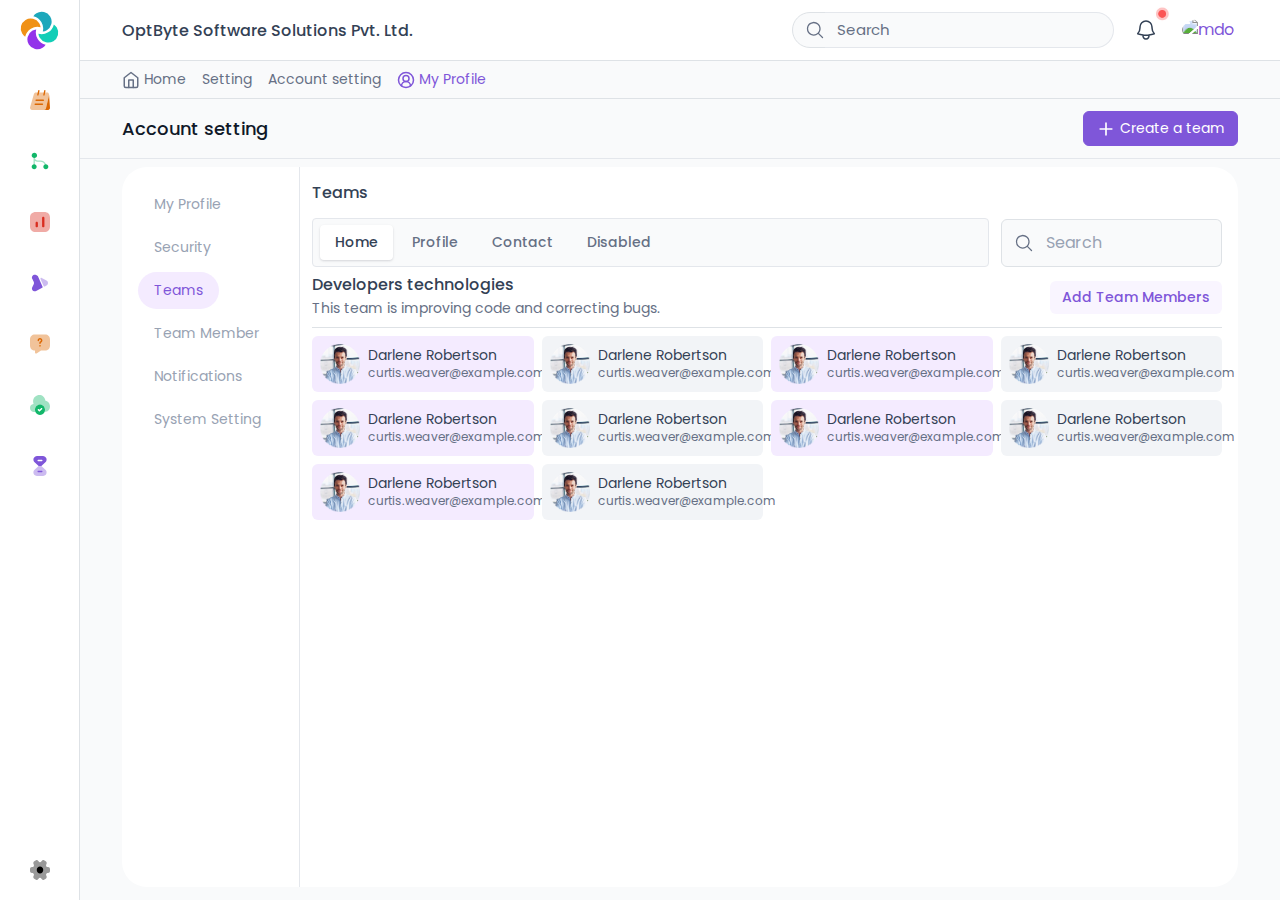
==== commit ad902604: "responsive fixed" ====
--- a/Account-setting.html
+++ b/Account-setting.html
@@ -408,7 +408,7 @@
                     <div class="account-setting bo-radius-25 card h-100 my-2">
                         <div class="row h-100">
                             <div class="col-12 col-lg-2 border-style">
-                                <div class="tab-custom p-3 flex-nowrap overflow-x-auto nav flex-lg-column nav-pills me-md-3" id="v-pills-tab" role="tablist" aria-orientation="vertical">
+                                <div class="tab-custom p-lg-3 px-0 py-3 flex-nowrap overflow-x-auto nav flex-lg-column nav-pills me-md-3" id="v-pills-tab" role="tablist" aria-orientation="vertical">
                                     <button class="nav-link" id="v-pills-home-tab" data-bs-toggle="pill" data-bs-target="#v-pills-home" type="button" role="tab" aria-controls="v-pills-home" aria-selected="false">My Profile</button>
                                     <button class="nav-link" id="v-pills-profile-tab" data-bs-toggle="pill" data-bs-target="#v-pills-profile" type="button" role="tab" aria-controls="v-pills-profile" aria-selected="false">Security</button>
                                     <button class="nav-link active" id="v-pills-disabled-tab" data-bs-toggle="pill" data-bs-target="#v-pills-disabled" type="button" role="tab" aria-controls="v-pills-disabled" aria-selected="true">
@@ -600,8 +600,9 @@
                                             <h4 class="font-16 text-title font-weight-500">Teams</h4>
                                         </div>
                                         <div class="setting-teams">
-                                        <div class="d-flex align-items-center">                                        
-                                            <ul class="team-tabs nav nav-pills w-80" id="pills-tab" role="tablist">
+                                        <div class="row align-items-center">     
+                                            <div class=" col-lg-9 col-12 mb-2 mb-lg-0">                                   
+                                            <ul class="team-tabs nav nav-pills" id="pills-tab" role="tablist">
                                             <li class="nav-item" role="presentation">
                                               <button class="nav-link active" id="pills-home-tab" data-bs-toggle="pill" data-bs-target="#pills-home" type="button" role="tab" aria-controls="pills-home" aria-selected="true">Home</button>
                                             </li>
@@ -615,7 +616,8 @@
                                               <button class="nav-link" id="pills-disabled-tab" data-bs-toggle="pill" data-bs-target="#pills-disabled" type="button" role="tab" aria-controls="pills-disabled" aria-selected="false" disabled>Disabled</button>
                                             </li>
                                           </ul>
-                                          <div class="search ps-2 pe-0">
+                                        </div>
+                                          <div class="search col-lg-3 col-12 ps-lg-0">
                                             <div class="input-group">
                                                 <span class="input-group-text rounded-start bg-gray-50 pe-0" id="basic-addon1"><img src="./assets/img/search.svg" height="20" alt="" /></span>
                                                 <input type="text" class="form-control height-48 rounded-end bg-gray-50 border-start-0" placeholder="Search" aria-label="Username" aria-describedby="basic-addon1" />
@@ -637,97 +639,97 @@
                                                 </div>
                                                 <div>
                                                     <div class="row gx-2 gy-2 card-list">
-                                                        <div class="col-3 list-grid">
-                                                            <div class="d-flex list align-items-center p-2  rounded">
-                                                                <img src="./assets/img/sdlc.png" alt="" class="width-40 height-40">
-                                                                <div class="ms-2">
-                                                                    <h4 class="mb-0 font-14 font-weight-400 text-title">Darlene Robertson</h4>
-                                                                    <p class="font-12 mb-0 font-weight-400 text-para">curtis.weaver@example.com</p>
-                                                                </div>
-                                                            </div>
-
-                                                        </div>
-                                                        <div class="col-3 list-grid">
-                                                            <div class="d-flex list align-items-center p-2  rounded">
-                                                                <img src="./assets/img/sdlc.png" alt="" class="width-40 height-40">
-                                                                <div class="ms-2">
-                                                                    <h4 class="mb-0 font-14 font-weight-400 text-title">Darlene Robertson</h4>
-                                                                    <p class="font-12 mb-0 font-weight-400 text-para">curtis.weaver@example.com</p>
-                                                                </div>
-                                                            </div>
-
-                                                        </div>
-                                                        <div class="col-3 list-grid">
-                                                            <div class="d-flex list align-items-center p-2  rounded">
-                                                                <img src="./assets/img/sdlc.png" alt="" class="width-40 height-40">
-                                                                <div class="ms-2">
-                                                                    <h4 class="mb-0 font-14 font-weight-400 text-title">Darlene Robertson</h4>
-                                                                    <p class="font-12 mb-0 font-weight-400 text-para">curtis.weaver@example.com</p>
-                                                                </div>
-                                                            </div>
-
-                                                        </div>
-                                                        <div class="col-3 list-grid">
-                                                            <div class="d-flex list align-items-center p-2  rounded">
-                                                                <img src="./assets/img/sdlc.png" alt="" class="width-40 height-40">
-                                                                <div class="ms-2">
-                                                                    <h4 class="mb-0 font-14 font-weight-400 text-title">Darlene Robertson</h4>
-                                                                    <p class="font-12 mb-0 font-weight-400 text-para">curtis.weaver@example.com</p>
-                                                                </div>
-                                                            </div>
-
-                                                        </div>
-                                                        <div class="col-3 list-grid">
-                                                            <div class="d-flex list align-items-center p-2  rounded">
-                                                                <img src="./assets/img/sdlc.png" alt="" class="width-40 height-40">
-                                                                <div class="ms-2">
-                                                                    <h4 class="mb-0 font-14 font-weight-400 text-title">Darlene Robertson</h4>
-                                                                    <p class="font-12 mb-0 font-weight-400 text-para">curtis.weaver@example.com</p>
-                                                                </div>
-                                                            </div>
-
-                                                        </div>
-                                                        <div class="col-3 list-grid">
-                                                            <div class="d-flex list align-items-center p-2  rounded">
-                                                                <img src="./assets/img/sdlc.png" alt="" class="width-40 height-40">
-                                                                <div class="ms-2">
-                                                                    <h4 class="mb-0 font-14 font-weight-400 text-title">Darlene Robertson</h4>
-                                                                    <p class="font-12 mb-0 font-weight-400 text-para">curtis.weaver@example.com</p>
-                                                                </div>
-                                                            </div>
-
-                                                        </div>
-                                                        <div class="col-3 list-grid">
-                                                            <div class="d-flex list align-items-center p-2  rounded">
-                                                                <img src="./assets/img/sdlc.png" alt="" class="width-40 height-40">
-                                                                <div class="ms-2">
-                                                                    <h4 class="mb-0 font-14 font-weight-400 text-title">Darlene Robertson</h4>
-                                                                    <p class="font-12 mb-0 font-weight-400 text-para">curtis.weaver@example.com</p>
-                                                                </div>
-                                                            </div>
-
-                                                        </div>
-                                                        <div class="col-3 list-grid">
-                                                            <div class="d-flex list align-items-center p-2  rounded">
-                                                                <img src="./assets/img/sdlc.png" alt="" class="width-40 height-40">
-                                                                <div class="ms-2">
-                                                                    <h4 class="mb-0 font-14 font-weight-400 text-title">Darlene Robertson</h4>
-                                                                    <p class="font-12 mb-0 font-weight-400 text-para">curtis.weaver@example.com</p>
-                                                                </div>
-                                                            </div>
-
-                                                        </div>
-                                                        <div class="col-3 list-grid">
-                                                            <div class="d-flex list align-items-center p-2  rounded">
-                                                                <img src="./assets/img/sdlc.png" alt="" class="width-40 height-40">
-                                                                <div class="ms-2">
-                                                                    <h4 class="mb-0 font-14 font-weight-400 text-title">Darlene Robertson</h4>
-                                                                    <p class="font-12 mb-0 font-weight-400 text-para">curtis.weaver@example.com</p>
-                                                                </div>
-                                                            </div>
-
-                                                        </div>
-                                                         <div class="col-3 list-grid">
+                                                        <div class="col-12 col-lg-3 list-grid">
+                                                            <div class="d-flex list align-items-center p-2  rounded">
+                                                                <img src="./assets/img/sdlc.png" alt="" class="width-40 height-40">
+                                                                <div class="ms-2">
+                                                                    <h4 class="mb-0 font-14 font-weight-400 text-title">Darlene Robertson</h4>
+                                                                    <p class="font-12 mb-0 font-weight-400 text-para">curtis.weaver@example.com</p>
+                                                                </div>
+                                                            </div>
+
+                                                        </div>
+                                                        <div class="col-12 col-lg-3 list-grid">
+                                                            <div class="d-flex list align-items-center p-2  rounded">
+                                                                <img src="./assets/img/sdlc.png" alt="" class="width-40 height-40">
+                                                                <div class="ms-2">
+                                                                    <h4 class="mb-0 font-14 font-weight-400 text-title">Darlene Robertson</h4>
+                                                                    <p class="font-12 mb-0 font-weight-400 text-para">curtis.weaver@example.com</p>
+                                                                </div>
+                                                            </div>
+
+                                                        </div>
+                                                        <div class="col-12 col-lg-3 list-grid">
+                                                            <div class="d-flex list align-items-center p-2  rounded">
+                                                                <img src="./assets/img/sdlc.png" alt="" class="width-40 height-40">
+                                                                <div class="ms-2">
+                                                                    <h4 class="mb-0 font-14 font-weight-400 text-title">Darlene Robertson</h4>
+                                                                    <p class="font-12 mb-0 font-weight-400 text-para">curtis.weaver@example.com</p>
+                                                                </div>
+                                                            </div>
+
+                                                        </div>
+                                                        <div class="col-12 col-lg-3 list-grid">
+                                                            <div class="d-flex list align-items-center p-2  rounded">
+                                                                <img src="./assets/img/sdlc.png" alt="" class="width-40 height-40">
+                                                                <div class="ms-2">
+                                                                    <h4 class="mb-0 font-14 font-weight-400 text-title">Darlene Robertson</h4>
+                                                                    <p class="font-12 mb-0 font-weight-400 text-para">curtis.weaver@example.com</p>
+                                                                </div>
+                                                            </div>
+
+                                                        </div>
+                                                        <div class="col-12 col-lg-3 list-grid">
+                                                            <div class="d-flex list align-items-center p-2  rounded">
+                                                                <img src="./assets/img/sdlc.png" alt="" class="width-40 height-40">
+                                                                <div class="ms-2">
+                                                                    <h4 class="mb-0 font-14 font-weight-400 text-title">Darlene Robertson</h4>
+                                                                    <p class="font-12 mb-0 font-weight-400 text-para">curtis.weaver@example.com</p>
+                                                                </div>
+                                                            </div>
+
+                                                        </div>
+                                                        <div class="col-12 col-lg-3 list-grid">
+                                                            <div class="d-flex list align-items-center p-2  rounded">
+                                                                <img src="./assets/img/sdlc.png" alt="" class="width-40 height-40">
+                                                                <div class="ms-2">
+                                                                    <h4 class="mb-0 font-14 font-weight-400 text-title">Darlene Robertson</h4>
+                                                                    <p class="font-12 mb-0 font-weight-400 text-para">curtis.weaver@example.com</p>
+                                                                </div>
+                                                            </div>
+
+                                                        </div>
+                                                        <div class="col-12 col-lg-3 list-grid">
+                                                            <div class="d-flex list align-items-center p-2  rounded">
+                                                                <img src="./assets/img/sdlc.png" alt="" class="width-40 height-40">
+                                                                <div class="ms-2">
+                                                                    <h4 class="mb-0 font-14 font-weight-400 text-title">Darlene Robertson</h4>
+                                                                    <p class="font-12 mb-0 font-weight-400 text-para">curtis.weaver@example.com</p>
+                                                                </div>
+                                                            </div>
+
+                                                        </div>
+                                                        <div class="col-12 col-lg-3 list-grid">
+                                                            <div class="d-flex list align-items-center p-2  rounded">
+                                                                <img src="./assets/img/sdlc.png" alt="" class="width-40 height-40">
+                                                                <div class="ms-2">
+                                                                    <h4 class="mb-0 font-14 font-weight-400 text-title">Darlene Robertson</h4>
+                                                                    <p class="font-12 mb-0 font-weight-400 text-para">curtis.weaver@example.com</p>
+                                                                </div>
+                                                            </div>
+
+                                                        </div>
+                                                        <div class="col-12 col-lg-3 list-grid">
+                                                            <div class="d-flex list align-items-center p-2  rounded">
+                                                                <img src="./assets/img/sdlc.png" alt="" class="width-40 height-40">
+                                                                <div class="ms-2">
+                                                                    <h4 class="mb-0 font-14 font-weight-400 text-title">Darlene Robertson</h4>
+                                                                    <p class="font-12 mb-0 font-weight-400 text-para">curtis.weaver@example.com</p>
+                                                                </div>
+                                                            </div>
+
+                                                        </div>
+                                                         <div class="col-12 col-lg-3 list-grid">
                                                             <div class="d-flex list align-items-center p-2  rounded">
                                                                 <img src="./assets/img/sdlc.png" alt="" class="width-40 height-40">
                                                                 <div class="ms-2">
--- a/assets/css/styles.css
+++ b/assets/css/styles.css
@@ -2530,7 +2530,9 @@
 }
 .wrapper .account-setting {
   min-height: calc(100vh - 180px);
-  display: grid;
+}
+.wrapper .account-setting .row {
+  min-height: inherit;
 }
 .wrapper .account-setting.card {
   background-color: #ffffff;
